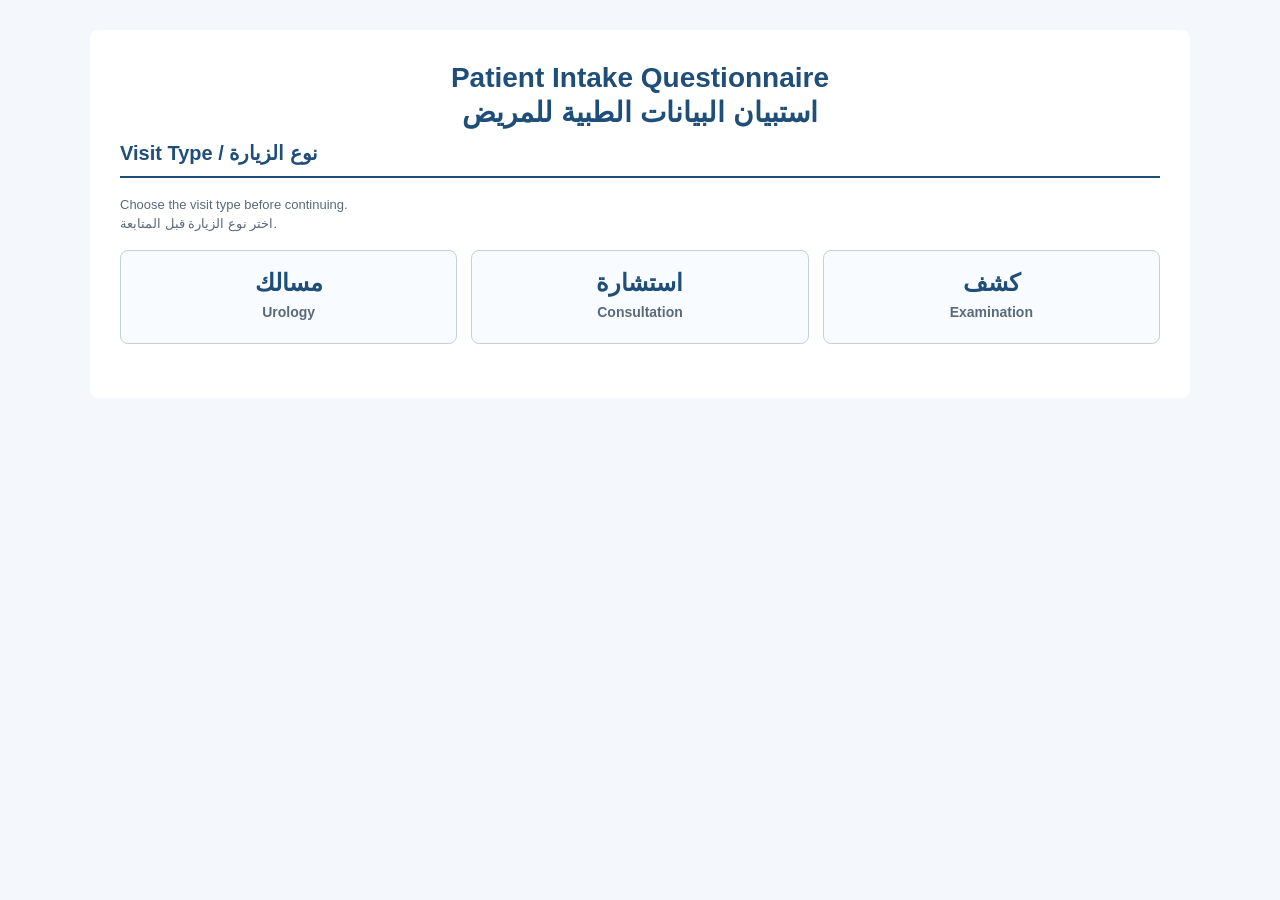
==== frontend/index.html @ 5f4abf35 "Add questionnaire flow and Chroma RAG updates" ====
<!DOCTYPE html>
<html lang="en" dir="ltr">

<head>
  <meta charset="UTF-8">
  <meta name="viewport" content="width=device-width, initial-scale=1">
  <title>Patient Intake Questionnaire</title>
  <link rel="stylesheet" href="style.css">
</head>

<body>

  <form id="intakeForm" class="sections-locked">
    <h1>Patient Intake Questionnaire<br>استبيان البيانات الطبية للمريض</h1>

    <section class="visit-type-section">
      <h2>Visit Type / نوع الزيارة</h2>
      <p>
        Choose the visit type before continuing.
        <br>
        اختر نوع الزيارة قبل المتابعة.
      </p>

      <div class="visit-type-options" role="radiogroup" aria-label="Visit Type">
        <label>
          <input type="radio" name="visitType" value="urology">
          <span class="visit-type-card">
            <strong>مسالك</strong>
            <small>Urology</small>
          </span>
        </label>
        <label>
          <input type="radio" name="visitType" value="consultation">
          <span class="visit-type-card">
            <strong>استشارة</strong>
            <small>Consultation</small>
          </span>
        </label>
        <label>
          <input type="radio" name="visitType" value="examination">
          <span class="visit-type-card">
            <strong>كشف</strong>
            <small>Examination</small>
          </span>
        </label>
      </div>
    </section>

    <section class="patient-status-section">
      <h2>Patient Status / حالة المريض</h2>
      <p>
        Tell us whether this is the first visit or an existing patient record.
        <br>
        حدد هل هذه أول زيارة أم أن للمريض كود سابق.
      </p>

      <div class="radio-group">
        <label><input type="radio" name="patientStatus" value="first_time"> First time visiting / أول زيارة</label>
        <label><input type="radio" name="patientStatus" value="existing"> Existing customer / مريض سابق</label>
      </div>

      <div id="firstTimePanel" class="patient-code-panel" hidden>
        <p class="hint">A new patient code will be generated automatically. / سيتم إنشاء كود جديد تلقائيا.</p>
        <button id="generateCodeButton" class="secondary-button" type="button">Generate Code & Continue / إنشاء الكود
          والمتابعة</button>
      </div>

      <div id="existingPatientPanel" class="patient-code-panel" hidden>
        <label for="existingPatientCode">Patient Code / كود المريض</label>
        <div class="patient-code-search">
          <input id="existingPatientCode" placeholder="Example: INT-1">
          <button id="findPatientButton" class="secondary-button" type="button">Search / بحث</button>
        </div>
      </div>

      <p id="patientCodeStatus" class="patient-code-status" role="status" aria-live="polite"></p>
    </section>

    <section>
      <h2>A. Personal Information / أولاً: البيانات الشخصية</h2>

      <label>Code No. / كود المريض</label>
      <input name="codeNo" readonly>

      <label>Full Name / الاسم الكامل</label>
      <input name="fullName" required>

      <label>Age / السن</label>
      <input type="number" name="age">

      <label>Nationality / الجنسية</label>
      <input name="nationality">

      <label>Occupation / الوظيفة</label>
      <input name="occupation">

      <label>Mobile No. / رقم الموبايل</label>
      <input name="mobile">

      <label>Email Address / البريد الإلكتروني</label>
      <input type="email" name="email">
    </section>

    <section>
      <h2>B. Marital Status & History / ثانياً: الحالة الاجتماعية والزوجية</h2>

      <label>Marital Status / الحالة الاجتماعية</label>
      <div class="radio-group">
        <label><input type="radio" name="maritalStatus" value="single"> Single / أعزب</label>
        <label><input type="radio" name="maritalStatus" value="married"> Married / متزوج</label>
        <label><input type="radio" name="maritalStatus" value="divorced"> Divorced / مطلق</label>
        <label><input type="radio" name="maritalStatus" value="widow"> Widow / أرمل</label>
      </div>

      <label>Duration of Marriage / مدة الزواج</label>
      <input name="durationMarriage">

      <label>Number of Wives if applicable / عدد الزوجات إن وجد</label>
      <input type="number" name="numberWives">

      <label>Number of Children / عدد الأبناء</label>
      <input type="number" name="numberChildren">

      <label>Age of Youngest Child / سن أصغر الأبناء</label>
      <input name="youngestChildAge">

      <label>Willing to Conceive? / الرغبة في الإنجاب</label>
      <div class="radio-group">
        <label><input type="radio" name="willingConceive" value="yes"> Yes / نعم</label>
        <label><input type="radio" name="willingConceive" value="no"> No / لا</label>
      </div>

      <label>Previous Trials to Conceive / محاولات سابقة للإنجاب</label>
      <textarea name="previousConceiveTrials"></textarea>

      <label>Methods of Contraception / وسائل منع الحمل</label>
      <textarea name="contraceptionMethods"></textarea>

      <label>If Divorced: Is it related to the current medical complaint? / إذا كنت مطلقاً: هل الطلاق مرتبط بالشكوى
        الطبية الحالية؟</label>
      <div class="radio-group">
        <label><input type="radio" name="divorceRelated" value="yes"> Yes / نعم</label>
        <label><input type="radio" name="divorceRelated" value="no"> No / لا</label>
      </div>
    </section>

    <section>
      <h2>C. Allergies / ثالثاً: الحساسية</h2>

      <label>Drug Allergies / حساسية الأدوية</label>
      <textarea name="drugAllergies"></textarea>

      <label>Other Allergies / حساسية أخرى</label>
      <textarea name="otherAllergies"></textarea>
    </section>


    <section>



      <h2>D. Chronic Diseases & Medical History Table / رابعا: جدول الأمراض المزمنة والتاريخ المرضي</h2>
      <div class="section-instruction">
        <span class="instruction-icon"> </span>
        <div>
          <p class="instruction-en">Review the table above — if you have any condition listed, Check the corresponding
            row below with the disease name, how long you've had it, how well it's controlled, your medication and
            dosage, and whether you think it's related to your current complaint.</p>
          <p class="instruction-ar">راجع الجدول أعلاه — إذا كنت تعاني من أي حالة مذكورة، أكمل الصف المقابل أدناه بذكر
            اسم المرض، ومدة الإصابة، ومدى التحكم فيه، والدواء والجرعة، وما إذا كنت تعتقد أنه مرتبط بشكواك الحالية.</p>
        </div>
      </div>

      <div class="conditions-box">
        <table class="conditions-table">
          <thead>
            <tr>
              <th>System / الجهاز</th>
              <th>Included Conditions & Meaning / الحالات المرضية ومعناها</th>
            </tr>
          </thead>
          <tbody>
            <tr>
              <td>1. Heart & Vascular / القلب والأوعية الدموية</td>
              <td>
                <div class="condition-choice-list">
                  <label><input type="checkbox" name="medicalConditions" value="hypertension"> <b>Hypertension</b> -
                    High blood pressure / ارتفاع ضغط الدم</label>
                  <label><input type="checkbox" name="medicalConditions" value="coronary_artery_disease"> <b>Coronary
                      Artery Disease</b> - Narrowing of heart arteries reducing blood flow / تضيق شرايين القلب مما يقلل
                    تدفق الدم</label>
                  <label><input type="checkbox" name="medicalConditions" value="angina"> <b>Angina</b> - Chest pain
                    caused by reduced blood supply to the heart / ألم بالصدر بسبب ضعف تدفق الدم للقلب</label>
                  <label><input type="checkbox" name="medicalConditions" value="heart_failure"> <b>Heart Failure</b> -
                    Weak heart pumping function / ضعف قدرة القلب على ضخ الدم</label>
                  <label><input type="checkbox" name="medicalConditions" value="arrhythmias"> <b>Arrhythmias</b> -
                    Irregular heartbeat / اضطراب ضربات القلب</label>
                  <label><input type="checkbox" name="medicalConditions" value="peripheral_vascular_disease">
                    <b>Peripheral Vascular Disease</b> - Poor blood circulation in arms or legs / ضعف الدورة الدموية
                    بالأطراف</label>
                  <label><input type="checkbox" name="medicalConditions" value="heart_attack_or_stroke_history">
                    <b>History of Heart Attack or Stroke</b> - Previous heart or brain blood vessel event / تاريخ سابق
                    لجلطة قلبية أو دماغية</label>
                  <label><input type="checkbox" name="medicalConditions" value="dyslipidemia"> <b>Dyslipidemia</b> -
                    Abnormal cholesterol levels / اضطراب الدهون والكوليسترول</label>
                  <label><input type="checkbox" name="medicalConditions" value="nitrates_use"> <b>Use of Nitrates</b> -
                    Heart medications used for chest pain / أدوية القلب المستخدمة للذبحة الصدرية</label>
                </div>
              </td>
            </tr>
            <tr>
              <td>2. Metabolic & Endocrine / التمثيل الغذائي والغدد الصماء</td>
              <td>
                <div class="condition-choice-list">
                  <label><input type="checkbox" name="medicalConditions" value="diabetes"> <b>Diabetes</b> - High blood
                    sugar disease / مرض السكري</label>
                  <label><input type="checkbox" name="medicalConditions" value="insulin_resistance"> <b>Insulin
                      Resistance</b> - Body not responding properly to insulin / مقاومة الجسم للإنسولين</label>
                  <label><input type="checkbox" name="medicalConditions" value="obesity"> <b>Obesity</b> - Excess body
                    fat / السمنة وزيادة الدهون</label>
                  <label><input type="checkbox" name="medicalConditions" value="metabolic_syndrome"> <b>Metabolic
                      Syndrome</b> - Combination of obesity, diabetes, pressure, and cholesterol problems / متلازمة تشمل
                    السمنة والسكري والضغط والكوليسترول</label>
                  <label><input type="checkbox" name="medicalConditions" value="thyroid_disease"> <b>Thyroid Disease</b>
                    - Overactive or underactive thyroid gland / اضطرابات الغدة الدرقية</label>
                  <label><input type="checkbox" name="medicalConditions" value="pituitary_disorders"> <b>Pituitary
                      Disorders</b> - Hormonal gland problems in the brain / اضطرابات الغدة النخامية</label>
                  <label><input type="checkbox" name="medicalConditions" value="hypogonadism"> <b>Hypogonadism</b> - Low
                    testosterone production / نقص إنتاج هرمون الذكورة</label>
                  <label><input type="checkbox" name="medicalConditions" value="hyperprolactinemia">
                    <b>Hyperprolactinemia</b> - High prolactin hormone levels / ارتفاع هرمون الحليب</label>
                  <label><input type="checkbox" name="medicalConditions" value="adrenal_disease"> <b>Adrenal Disease</b>
                    - Disorders of adrenal hormone glands / أمراض الغدة الكظرية</label>
                </div>
              </td>
            </tr>
            <tr>
              <td>3. Neurological / الجهاز العصبي</td>
              <td>
                <div class="condition-choice-list">
                  <label><input type="checkbox" name="medicalConditions" value="multiple_sclerosis"> <b>Multiple
                      Sclerosis</b> - Disease affecting nerves and brain signals / مرض يصيب الأعصاب والدماغ</label>
                  <label><input type="checkbox" name="medicalConditions" value="parkinsons_disease"> <b>Parkinson's
                      Disease</b> - Movement disorder causing tremors and stiffness / مرض يسبب الرعشة وضعف
                    الحركة</label>
                  <label><input type="checkbox" name="medicalConditions" value="spinal_cord_injury"> <b>Spinal Cord
                      Injury</b> - Damage to spinal nerves / إصابة الحبل الشوكي</label>
                  <label><input type="checkbox" name="medicalConditions" value="cerebral_stroke"> <b>Cerebral Stroke</b>
                    - Brain blood circulation blockage / جلطة دماغية</label>
                  <label><input type="checkbox" name="medicalConditions" value="neuropathy"> <b>Neuropathy</b> - Nerve
                    damage causing numbness or pain / تلف الأعصاب والتنميل</label>
                  <label><input type="checkbox" name="medicalConditions" value="disc_prolapse"> <b>Disc Prolapse</b> -
                    Slipped spinal disc / انزلاق غضروفي</label>
                  <label><input type="checkbox" name="medicalConditions" value="spinal_surgery"> <b>Spinal Surgery</b> -
                    Previous back or spine surgery / عمليات العمود الفقري</label>
                  <label><input type="checkbox" name="medicalConditions" value="epilepsy"> <b>Epilepsy</b> - Seizure
                    disorder / مرض الصرع</label>
                </div>
              </td>
            </tr>
            <tr>
              <td>4. Psychiatric / الحالة النفسية</td>
              <td>
                <div class="condition-choice-list">
                  <label><input type="checkbox" name="medicalConditions" value="depression"> <b>Depression</b> -
                    Persistent sadness and low mood / الاكتئاب والحزن المستمر</label>
                  <label><input type="checkbox" name="medicalConditions" value="anxiety"> <b>Anxiety</b> - Excessive
                    worry and nervousness / القلق والتوتر الزائد</label>
                  <label><input type="checkbox" name="medicalConditions" value="panic_disorder"> <b>Panic Disorder</b> -
                    Sudden severe anxiety attacks / نوبات الهلع</label>
                  <label><input type="checkbox" name="medicalConditions" value="ocd"> <b>OCD</b> - Obsessive repetitive
                    thoughts and behaviors / الوسواس القهري</label>
                  <label><input type="checkbox" name="medicalConditions" value="bipolar_disorder"> <b>Bipolar
                      Disorder</b> - Extreme mood changes / اضطراب ثنائي القطب</label>
                  <label><input type="checkbox" name="medicalConditions" value="ptsd"> <b>PTSD</b> - Trauma-related
                    stress disorder / اضطراب ما بعد الصدمة</label>
                </div>
              </td>
            </tr>
            <tr>
              <td>5. Liver & Kidney / الكبد والكلى</td>
              <td>
                <div class="condition-choice-list">
                  <label><input type="checkbox" name="medicalConditions" value="chronic_kidney_disease"> <b>Chronic
                      Kidney Disease</b> - Long-term kidney damage / مرض الكلى المزمن</label>
                  <label><input type="checkbox" name="medicalConditions" value="dialysis"> <b>Dialysis</b> - Artificial
                    blood filtration treatment / غسيل الكلى</label>
                  <label><input type="checkbox" name="medicalConditions" value="chronic_liver_disease"> <b>Chronic Liver
                      Disease</b> - Long-term liver damage / مرض الكبد المزمن</label>
                  <label><input type="checkbox" name="medicalConditions" value="hepatitis"> <b>Hepatitis</b> - Liver
                    inflammation / التهاب الكبد</label>
                </div>
              </td>
            </tr>
            <tr>
              <td>6. Sleeping & Breathing / النوم والتنفس</td>
              <td>
                <div class="condition-choice-list">
                  <label><input type="checkbox" name="medicalConditions" value="obstructive_sleep_apnea"> <b>Obstructive
                      Sleep Apnea</b> - Repeated breathing interruption during sleep / انقطاع التنفس أثناء النوم</label>
                  <label><input type="checkbox" name="medicalConditions" value="chronic_lung_disease"> <b>Chronic Lung
                      Disease</b> - Long-term breathing disease / مرض رئوي مزمن</label>
                  <label><input type="checkbox" name="medicalConditions" value="copd"> <b>COPD</b> - Chronic airway
                    blockage usually from smoking / انسداد رئوي مزمن غالباً بسبب التدخين</label>
                </div>
              </td>
            </tr>
            <tr>
              <td>7. Immunity & Inflammatory / المناعة والالتهابات</td>
              <td>
                <div class="condition-choice-list">
                  <label><input type="checkbox" name="medicalConditions" value="rheumatoid_arthritis"> <b>Rheumatoid
                      Arthritis</b> - Immune system attacking joints / التهاب المفاصل الروماتويدي</label>
                  <label><input type="checkbox" name="medicalConditions" value="lupus"> <b>Lupus</b> - Autoimmune
                    disease affecting multiple organs / مرض مناعي ذاتي متعدد الأعضاء</label>
                  <label><input type="checkbox" name="medicalConditions" value="psoriasis"> <b>Psoriasis</b> - Chronic
                    skin inflammation / الصدفية</label>
                  <label><input type="checkbox" name="medicalConditions" value="inflammatory_bowel_disease">
                    <b>Inflammatory Bowel Disease</b> - Chronic intestinal inflammation / التهابات مزمنة
                    بالأمعاء</label>
                </div>
              </td>
            </tr>
            <tr>
              <td>8. Oncology & Cancer Treatment / الأورام وعلاج السرطان</td>
              <td>
                <div class="condition-choice-list">
                  <label><input type="checkbox" name="medicalConditions" value="cancer_history"> <b>Cancer History</b> -
                    Previous or current cancer diagnosis / تاريخ مرضي للسرطان</label>
                  <label><input type="checkbox" name="medicalConditions" value="chemotherapy"> <b>Chemotherapy</b> -
                    Cancer treatment using medications / العلاج الكيماوي</label>
                  <label><input type="checkbox" name="medicalConditions" value="radiotherapy"> <b>Radiotherapy</b> -
                    Cancer treatment using radiation / العلاج الإشعاعي</label>
                </div>
              </td>
            </tr>
            <tr>
              <td>9. Surgeries / العمليات الجراحية</td>
              <td>
                <div class="condition-choice-list">
                  <label><input type="checkbox" name="medicalConditions" value="pelvic_surgery"> <b>Pelvic Surgery</b> -
                    Surgery involving pelvic organs / جراحة الحوض</label>
                  <label><input type="checkbox" name="medicalConditions" value="penile_surgery"> <b>Penile Surgery</b> -
                    Surgery involving the penis / جراحة العضو الذكري</label>
                  <label><input type="checkbox" name="medicalConditions" value="prostate_surgery"> <b>Prostate
                      Surgery</b> - Surgery involving the prostate gland / جراحة البروستاتا</label>
                  <label><input type="checkbox" name="medicalConditions" value="testicular_surgery"> <b>Testicular
                      Surgery</b> - Surgery involving the testicles / جراحة الخصية</label>
                </div>
              </td>
            </tr>
          </tbody>
        </table>
      </div>

    </section>

    <section>
      <h2>E. Lifestyle & Habits / خامسا: أسلوب الحياة والعادات</h2>

      <label>Average sleep hours / متوسط ساعات النوم</label>
      <input name="sleepHours">

      <label>Type of sleep / طبيعة النوم</label>
      <div class="radio-group">
        <label><input type="radio" name="sleepType" value="night"> Night / ليلي</label>
        <label><input type="radio" name="sleepType" value="day"> Day / نهاري</label>
      </div>

      <label>Sleep quality 1-10 / جودة النوم من ١ إلى ١٠</label>
      <input type="number" min="1" max="10" name="sleepQuality">

      <label>Snoring or witnessed apnea? / شخير أو انقطاع نفس أثناء النوم؟</label>
      <div class="radio-group">
        <label><input type="radio" name="snoring" value="yes"> Yes / نعم</label>
        <label><input type="radio" name="snoring" value="no"> No / لا</label>
      </div>

      <label>Daytime fatigue / sleepiness? / خمول أو رغبة في النوم نهاراً؟</label>
      <div class="radio-group">
        <label><input type="radio" name="daytimeFatigue" value="yes"> Yes / نعم</label>
        <label><input type="radio" name="daytimeFatigue" value="no"> No / لا</label>
      </div>

      <label>Exercise frequency per week / معدل ممارسة الرياضة أسبوعياً</label>
      <input name="exerciseFrequency">

      <label>Type of exercise / نوع الرياضة</label>
      <div class="grid">
        <label><input type="checkbox" name="exerciseType" value="resistance"> Resistance / مقاومة</label>
        <label><input type="checkbox" name="exerciseType" value="cardio"> Cardio / كارديو</label>
        <label><input type="checkbox" name="exerciseType" value="none"> None / لا يوجد</label>
      </div>

      <label>Sitting hours per day / عدد ساعات الجلوس يومياً</label>
      <input name="sittingHours">

      <label>Weight / الوزن</label>
      <input name="weight">

      <label>Height / الطول</label>
      <input name="height">

      <label>BMI / مؤشر كتلة الجسم</label>
      <input name="bmi">

      <label>Waist Circumference / محيط الخصر</label>
      <input name="waist">

      <label>Late night eating / الأكل في وقت متأخر من الليل</label>
      <div class="radio-group">
        <label><input type="radio" name="lateNightEating" value="yes"> Yes / نعم</label>
        <label><input type="radio" name="lateNightEating" value="no"> No / لا</label>
      </div>

      <label>Smoking Status / حالة التدخين</label>
      <div class="radio-group">
        <label><input type="radio" name="smokingStatus" value="never"> Never / لم أدخن أبداً</label>
        <label><input type="radio" name="smokingStatus" value="former"> Former / مدخن سابق</label>
        <label><input type="radio" name="smokingStatus" value="current"> Current / مدخن حالي</label>
      </div>

      <label>Cigarettes per day / عدد السجائر يومياً</label>
      <input name="cigarettesPerDay">

      <label>Alcohol consumption / تناول الكحول</label>
      <div class="radio-group">
        <label><input type="radio" name="alcohol" value="none"> None / لا يوجد</label>
        <label><input type="radio" name="alcohol" value="occasionally"> Occasionally / أحياناً</label>
        <label><input type="radio" name="alcohol" value="frequent"> Frequent / متكرر</label>
      </div>

      <label>Recreational drug use / استخدام مواد ترفيهية</label>
      <div class="radio-group">
        <label><input type="radio" name="recreationalDrugUse" value="yes"> Yes / نعم</label>
        <label><input type="radio" name="recreationalDrugUse" value="no"> No / لا</label>
      </div>

      <label>Pornography viewing frequency / معدل مشاهدة المحتوى الإباحي</label>
      <div class="radio-group">
        <label><input type="radio" name="pornographyFrequency" value="never"> Never / أبداً</label>
        <label><input type="radio" name="pornographyFrequency" value="occasionally"> Occasionally / أحياناً</label>
        <label><input type="radio" name="pornographyFrequency" value="frequent"> Frequent / متكرر</label>
        <label><input type="radio" name="pornographyFrequency" value="daily"> Daily / يومياً</label>
      </div>

      <label>Masturbation / العادة السرية</label>
      <div class="radio-group">
        <label><input type="radio" name="masturbation" value="yes"> Yes / نعم</label>
        <label><input type="radio" name="masturbation" value="no"> No / لا</label>
      </div>

      <label>Difficulty with partner but NOT with masturbation? / صعوبة مع الشريك وليس أثناء العادة السرية؟</label>
      <div class="radio-group">
        <label><input type="radio" name="partnerDifficultyOnly" value="yes"> Yes / نعم</label>
        <label><input type="radio" name="partnerDifficultyOnly" value="no"> No / لا</label>
      </div>
    </section>

    <section>
      <h2>F. Psychological, Occupational & Recovery Metrics / سادسا: المقاييس النفسية والمهنية ومؤشرات التعافي</h2>

      <label>Stress level 1-10 / مستوى الضغوط من ١ إلى ١٠</label>
      <input type="number" min="1" max="10" name="stressLevel">

      <label>Anxiety / Depression formal diagnosis? / تشخيص رسمي بقلق أو اكتئاب؟</label>
      <div class="radio-group">
        <label><input type="radio" name="anxietyDepression" value="yes"> Yes / نعم</label>
        <label><input type="radio" name="anxietyDepression" value="no"> No / لا</label>
      </div>

      <label>Major relationship conflict? / خلافات حادة في العلاقة الزوجية؟</label>
      <div class="radio-group">
        <label><input type="radio" name="relationshipConflict" value="yes"> Yes / نعم</label>
        <label><input type="radio" name="relationshipConflict" value="no"> No / لا</label>
      </div>

      <label>Performance anxiety during intercourse? / قلق الأداء أثناء العلاقة الحميمة؟</label>
      <div class="radio-group">
        <label><input type="radio" name="performanceAnxiety" value="yes"> Yes / نعم</label>
        <label><input type="radio" name="performanceAnxiety" value="no"> No / لا</label>
      </div>

      <label>Mostly sedentary work? / طبيعة العمل مكتبية أو قليلة الحركة؟</label>
      <div class="radio-group">
        <label><input type="radio" name="sedentaryWork" value="yes"> Yes / نعم</label>
        <label><input type="radio" name="sedentaryWork" value="no"> No / لا</label>
      </div>

      <label>Night shifts? / هل يتضمن العمل مناوبات ليلية؟</label>
      <div class="radio-group">
        <label><input type="radio" name="nightShifts" value="yes"> Yes / نعم</label>
        <label><input type="radio" name="nightShifts" value="no"> No / لا</label>
      </div>

      <label>Heat / Toxin exposure at work? / التعرض للحرارة العالية أو السموم في العمل؟</label>
      <div class="radio-group">
        <label><input type="radio" name="heatToxinExposure" value="yes"> Yes / نعم</label>
        <label><input type="radio" name="heatToxinExposure" value="no"> No / لا</label>
      </div>

      <label>General Energy level 1-10 / مستوى الطاقة العام من ١ إلى ١٠</label>
      <input type="number" min="1" max="10" name="energyLevel">

      <label>Libido / Sexual desire 1-10 / مستوى الرغبة الجنسية من ١ إلى ١٠</label>
      <input type="number" min="1" max="10" name="libidoScore">

      <label>Post-exercise / Daily recovery 1-10 / معدل الاستشفاء والتعافي البدني من ١ إلى ١٠</label>
      <input type="number" min="1" max="10" name="recoveryScore">
    </section>

    <section>
      <h2>G. Primary Complaints & Clinical Pathway Selector / سابعا: الشكوى الرئيسية وتحديد المسار العلاجي</h2>

      <p>
        Please check your main complaints.
        <br>
        برجاء تحديد الشكوى الأساسية والفرعية.
      </p>

      <div class="grid">
        <label><input type="checkbox" name="complaints" value="erectile_dysfunction"> Erectile Dysfunction / ضعف
          الانتصاب</label>
        <label><input type="checkbox" name="complaints" value="premature_ejaculation"> Premature Ejaculation / القذف
          السريع</label>
        <label><input type="checkbox" name="complaints" value="delayed_ejaculation"> Delayed Ejaculation or Anorgasmia /
          تأخر القذف أو عدم الوصول للنشوة</label>
        <label><input type="checkbox" name="complaints" value="low_libido"> Low Libido / ضعف الرغبة</label>
        <label><input type="checkbox" name="complaints" value="infertility"> Infertility / العقم وتأخر الإنجاب</label>
        <label><input type="checkbox" name="complaints" value="peyronie"> Penile Curvature or Peyronie's / انحناء أو
          اعوجاج العضو الذكري</label>
        <label><input type="checkbox" name="complaints" value="size_concern"> Penile Size Concern / القلق بشأن حجم العضو
          الذكري</label>
        <label><input type="checkbox" name="complaints" value="low_testosterone"> Low Testosterone Symptoms / أعراض نقص
          هرمون التستوستيرون</label>
        <label><input type="checkbox" name="complaints" value="pelvic_pain"> Pelvic / Genital Pain / آلام الحوض والأعضاء
          التناسلية</label>
        <label><input type="checkbox" name="complaints" value="scrotal_pain"> Scrotal / Testicular Swelling or Pain /
          آلام أو تورم الخصية والصفن</label>
        <label><input type="checkbox" name="complaints" value="sti"> STI / Sexual Infection / الأمراض المنقولة
          جنسياً</label>
        <label><input type="checkbox" name="complaints" value="follow_up"> Follow-up Visit / زيارة متابعة دورية</label>
      </div>
    </section>

    <section id="medicationUploadSection">
      <h2>H. Medication & Investigation Uploads / رفع الأدوية والفحوصات</h2>

      <div class="medical-scan-notice">
        <strong>Clinical review required / يلزم مراجعة الطبيب.</strong>
        The scan supports intake documentation only. Confirm every medication name, dose, allergy, warning, and
        interaction before using it for care decisions.
        <br>
        المسح يساعد فقط في توثيق بيانات الاستبيان. يجب تأكيد اسم كل دواء والجرعة والحساسية والتحذيرات والتداخلات
        الدوائية قبل الاعتماد عليها في أي قرار علاجي.
      </div>

      <label>Current Medications / الأدوية الحالية</label>
      <textarea id="currentMedications" name="currentMedications"
        placeholder="Example / مثال: Metformin 500 mg twice daily, Aspirin 81 mg daily"></textarea>

      <label>Medical History Summary / ملخص التاريخ المرضي</label>
      <textarea id="medicalHistory" name="medicalHistory"
        placeholder="Relevant diagnoses, allergies, surgeries, kidney/liver disease, cardiac history / التشخيصات، الحساسية، العمليات، أمراض الكلى أو الكبد، تاريخ أمراض القلب"></textarea>

      <label>Investigation / Lab Result Summary / ملخص الفحوصات والتحاليل</label>
      <textarea id="investigationResults" name="investigationResults"
        placeholder="Recent lab values, imaging findings, reports, or other investigation notes / نتائج التحاليل الحديثة، الأشعات، التقارير، أو أي ملاحظات فحص"></textarea>

      <div class="upload-grid">
        <div class="upload-field">
          <label for="drugImageFiles">Drug / Package Photos / صور الأدوية أو العبوات</label>
          <div class="upload-actions">
            <input id="drugImageFiles" type="file" accept="image/*" multiple data-optional="true">
            <button type="button" id="cameraTriggerBtn" class="secondary-button camera-trigger-btn">
              <span class="camera-icon">📷</span> Take Photo / التقاط صورة
            </button>
          </div>
          <div id="drugImagePreview" class="upload-preview" aria-live="polite"></div>
        </div>

        <div class="upload-field">
          <label for="investigationFiles">Investigation Files / Photos / ملفات أو صور الفحوصات</label>
          <input id="investigationFiles" type="file" accept="image/*,.pdf" multiple data-optional="true">
          <div id="investigationFileList" class="upload-file-list" aria-live="polite"></div>
        </div>
      </div>

      <button id="scanDrugsButton" class="secondary-button" type="button">Scan Uploads / فحص الملفات</button>
      <p id="scanStatus" class="scan-status" role="status" aria-live="polite"></p>
      <div id="scanResults" class="scan-results" hidden></div>

      <input id="uploadedDrugAnalysis" type="hidden" name="uploadedDrugAnalysis">
      <input id="uploadedFileSummary" type="hidden" name="uploadedFileSummary">
    </section>

    <section>
      <h2>Physician Initial Assessment Notes / ملاحظات التقييم الأولي للطبيب (Optional / اختياري)</h2>
      <textarea name="physicianNotes" data-optional="true"></textarea>
    </section>

    <section>
      <h2>I. Marketing / Referral / ثامنا: التسويق والإحالة</h2>

      <label>How did you know about us? / كيف تعرفت علينا؟</label>
      <div class="grid">
        <label><input type="checkbox" name="referral" value="google"> Google / جوجل</label>
        <label><input type="checkbox" name="referral" value="facebook"> Facebook / فيسبوك</label>
        <label><input type="checkbox" name="referral" value="instagram"> Instagram / انستجرام</label>
        <label><input type="checkbox" name="referral" value="tiktok"> TikTok / تيك توك</label>
        <label><input type="checkbox" name="referral" value="referral"> Referral / توصية</label>
      </div>
    </section>

    <button id="submitButton" type="submit">Submit / إرسال</button>
    <p id="submitStatus" class="submit-status" role="status" aria-live="polite"></p>
  </form>

  <!-- Camera Modal / نافذة الكاميرا -->
  <div id="cameraModal" class="camera-modal" hidden>
    <div class="camera-modal-content">
      <div class="camera-modal-header">
        <h3>Take Photo / التقاط صورة</h3>
        <button type="button" id="cameraCloseBtn" class="camera-modal-close" aria-label="Close modal">&times;</button>
      </div>

      <div class="camera-viewport-container">
        <video id="cameraVideo" autoplay playsinline muted></video>
        <canvas id="cameraCanvas" style="display: none;"></canvas>
        <div id="cameraFlash" class="camera-flash"></div>
      </div>

      <div class="camera-modal-controls">
        <div class="camera-device-select-wrapper" id="cameraDeviceSelectWrapper" hidden>
          <label for="cameraDeviceSelect">Select Camera / اختر الكاميرا:</label>
          <select id="cameraDeviceSelect" class="camera-device-select">
            <!-- Populated dynamically -->
          </select>
        </div>

        <div class="camera-main-actions">
          <button type="button" id="cameraCaptureBtn" class="camera-capture-btn" aria-label="Capture photo">
            <span class="capture-inner-circle"></span>
          </button>
        </div>

        <p id="cameraStatusMsg" class="camera-status-msg" role="status" aria-live="polite"></p>
      </div>
    </div>
  </div>

  <script src="script.js"></script>
</body>

</html>
---- frontend/style.css ----
/* Purpose: page frame, type, and base form controls. */
* { box-sizing: border-box; }

body {
  margin: 0;
  padding: 30px;
  background: #f4f7fb;
  color: #1a2533;
  font: 16px/1.5 Arial, sans-serif;
}

form {
  max-width: 1100px;
  margin: auto;
  padding: 30px;
  background: #fff;
  border-radius: 8px;
}

section { margin-bottom: 40px; }

form.sections-locked section:not(.visit-type-section),
form.sections-locked #submitButton,
form.sections-locked #submitStatus {
  display: none;
}

form.patient-unresolved section:not(.visit-type-section):not(.patient-status-section),
form.patient-unresolved #submitButton,
form.patient-unresolved #submitStatus {
  display: none;
}

h1, h2 { color: #1f4e79; font-weight: 700; letter-spacing: 0; }
h1 { margin: 0 0 8px; text-align: center; font-size: 28px; line-height: 1.25; }
h2 {
  margin-top: 0;
  padding-bottom: 8px;
  border-bottom: 2px solid #1f4e79;
  font-size: 20px;
}

label {
  display: block;
  margin-top: 18px;
  color: #1a2533;
  font-size: 15px;
  font-weight: 600;
  line-height: 1.4;
}

.hint, section > p {
  margin: 6px 0 0;
  color: #5a6a7a;
  font-size: 13px;
}

.visit-type-section {
  margin-bottom: 24px;
}

.patient-status-section {
  margin-bottom: 24px;
}

.visit-type-options {
  display: grid;
  grid-template-columns: repeat(3, minmax(0, 1fr));
  gap: 14px;
  margin-top: 16px;
}

.visit-type-options label {
  margin: 0;
  cursor: pointer;
}

.visit-type-options input {
  position: absolute;
  opacity: 0;
  pointer-events: none;
}

.visit-type-card {
  display: grid;
  gap: 4px;
  min-height: 94px;
  padding: 18px 16px;
  border: 1.5px solid #c5d0dc;
  border-radius: 8px;
  background: #f8fbff;
  color: #1a2533;
  text-align: center;
  transition: border-color 0.15s, box-shadow 0.15s, background 0.15s;
}

.visit-type-card strong {
  color: #1f4e79;
  font-size: 24px;
  line-height: 1.2;
}

.visit-type-card small {
  color: #5a6a7a;
  font-size: 14px;
  font-weight: 700;
}

.visit-type-options input:focus + .visit-type-card {
  border-color: #1f4e79;
  box-shadow: 0 0 0 3px rgba(31, 78, 121, 0.1);
}

.visit-type-options input:checked + .visit-type-card {
  border-color: #1f4e79;
  background: #eef4fb;
  box-shadow: 0 8px 22px rgba(31, 78, 121, 0.12);
}

.patient-code-panel {
  margin-top: 14px;
  padding: 14px 16px;
  border: 1.5px solid #d8e2ee;
  border-radius: 8px;
  background: #f8fbff;
}

.patient-code-search {
  display: grid;
  grid-template-columns: minmax(0, 1fr) auto;
  gap: 10px;
  align-items: end;
}

.patient-code-search input {
  margin-top: 6px;
}

.patient-code-search .secondary-button {
  margin-top: 0;
}

.patient-code-status {
  min-height: 22px;
  margin: 10px 0 0;
  color: #1f4e79;
  font-weight: 700;
}

input, select, textarea {
  width: 100%;
  margin-top: 6px;
  padding: 10px 12px;
  border: 1.5px solid #c5d0dc;
  border-radius: 7px;
  background: #fff;
  color: #1a2533;
  font: inherit;
  transition: border-color 0.15s, box-shadow 0.15s;
}

input:focus, select:focus, textarea:focus {
  outline: none;
  border-color: #1f4e79;
  box-shadow: 0 0 0 3px rgba(31, 78, 121, 0.1);
}

textarea { min-height: 80px; resize: vertical; }

/* Purpose: compact checkbox/radio layouts. */
.row, .grid, .radio-group {
  display: flex;
  flex-wrap: wrap;
  gap: 20px;
  margin-top: 8px;
}

.radio-group { gap: 22px; }

.row label, .grid label, .radio-group label {
  display: inline-flex;
  align-items: center;
  gap: 7px;
  width: auto;
  margin-top: 0;
  color: #2c3e50;
  font-size: 14px;
  font-weight: 400;
}

.row input[type="checkbox"], .row input[type="radio"],
.grid input[type="checkbox"], .grid input[type="radio"],
.radio-group input {
  width: auto;
  margin: 0;
  border: 0;
  box-shadow: none;
  flex: 0 0 auto;
}

/* Purpose: condition reference table and editable medical-history grid. */
table { width: 100%; border-collapse: collapse; }
th, td { border: 1px solid #ccc; padding: 8px; }
th {
  background: #1f4e79;
  color: #fff;
  font-size: 13px;
  font-weight: 700;
  text-align: left;
  text-transform: uppercase;
  letter-spacing: 0;
}
td { font-size: 14px; }

.conditions-box, .data-entry-table-wrapper {
  overflow-x: auto;
  -webkit-overflow-scrolling: touch;
}

.conditions-box { margin-bottom: 16px; }
.conditions-table { table-layout: auto; }
.conditions-table th, .conditions-table td { padding: 10px; vertical-align: top; }
.conditions-table th, .data-entry-table-wrapper thead th { white-space: normal; }
.conditions-table td:first-child {
  width: 1%;
  min-width: 0;
  color: #1f4e79;
  font-weight: 700;
  white-space: nowrap;
}

.condition-choice-list {
  display: grid;
  gap: 10px;
}

.condition-choice-list label {
  display: flex;
  align-items: flex-start;
  gap: 8px;
  margin: 0;
  color: #1a2533;
  font-weight: 400;
  line-height: 1.5;
}

.condition-choice-list input {
  width: auto;
  margin: 4px 0 0;
  flex: 0 0 auto;
}

.data-entry-table-wrapper {
  border: 1.5px solid #c5d0dc;
  border-radius: 8px;
}

.data-entry-table-wrapper table {
  min-width: 700px;
  table-layout: fixed;
}

.data-entry-table-wrapper thead th {
  padding: 11px 10px;
  border: 0;
  font-size: 11.5px;
  line-height: 1.3;
  word-break: break-word;
}

.data-entry-table-wrapper thead th:nth-child(1) { width: 19%; }
.data-entry-table-wrapper thead th:nth-child(2) { width: 20%; }
.data-entry-table-wrapper thead th:nth-child(3) { width: 10%; }
.data-entry-table-wrapper thead th:nth-child(4) { width: 14%; }
.data-entry-table-wrapper thead th:nth-child(5) { width: 21%; }
.data-entry-table-wrapper thead th:nth-child(6) { width: 16%; }

.data-entry-table-wrapper tbody tr:nth-child(even) { background: #f7fafd; }
.data-entry-table-wrapper tbody tr:hover { background: #eef4fb; }

.data-entry-table-wrapper tbody td {
  padding: 6px 7px;
  border: 1px solid #dde6f0;
  vertical-align: middle;
}

.data-entry-table-wrapper tbody td:first-child {
  padding: 10px;
  border-right: 2px solid #c5d0dc;
  background: #f0f5fb;
  color: #1f4e79;
  font-size: 12.5px;
  font-weight: 700;
  line-height: 1.35;
  word-break: break-word;
}

.data-entry-table-wrapper td input {
  min-width: 0;
  margin: 0;
  padding: 7px 8px;
  border-color: #d0dae6;
  border-radius: 5px;
  font-size: 13px;
}

/* Purpose: primary actions, inline validation, and modal messages. */
button[type="submit"], .secondary-button, .message-dialog button {
  border-radius: 8px;
  font-weight: 700;
  cursor: pointer;
}

button[type="submit"] {
  width: 100%;
  margin-top: 10px;
  padding: 16px 30px;
  border: 0;
  background: #1f4e79;
  color: #fff;
  font-size: 17px;
}

button[type="submit"]:hover { background: #163a5f; }
button[type="submit"]:disabled {
  background: #8a97a8;
  cursor: wait;
  opacity: 0.75;
}

.submit-status {
  min-height: 22px;
  margin: 10px 0 0;
  color: #4b6075;
  font-weight: 700;
  text-align: center;
}

.secondary-button {
  width: auto;
  min-height: 44px;
  margin-top: 18px;
  padding: 10px 18px;
  border: 1.5px solid #1f4e79;
  background: #fff;
  color: #1f4e79;
  font-size: 15px;
}
.secondary-button:hover { background: #eef4fb; }
.secondary-button:disabled { cursor: wait; opacity: 0.65; }

.input-error {
  border-color: #c0392b !important;
  background-color: #fff5f5 !important;
  animation: shake 0.35s ease;
}

.field-error {
  display: flex;
  align-items: center;
  gap: 5px;
  margin: 5px 0 0 2px;
  color: #c0392b;
  font-size: 12px;
  font-weight: 700;
  text-transform: uppercase;
  letter-spacing: 0;
}
.field-error::before { content: "⚠"; }

@keyframes shake {
  0%, 100% { transform: translateX(0); }
  20%, 60% { transform: translateX(-5px); }
  40%, 80% { transform: translateX(5px); }
}

.message-overlay {
  position: fixed;
  inset: 0;
  z-index: 1000;
  display: flex;
  align-items: center;
  justify-content: center;
  padding: 20px;
  background: rgba(15, 23, 42, 0.38);
}
.message-overlay[hidden] { display: none; }

.message-dialog {
  width: min(460px, 100%);
  padding: 22px;
  border-radius: 8px;
  background: #fff;
  box-shadow: 0 20px 50px rgba(15, 23, 42, 0.24);
}
.message-dialog h2 { margin: 0 0 14px; border: 0; padding: 0; font-size: 20px; }
.message-dialog p {
  margin: 0 0 22px;
  color: #2c3e50;
  font-size: 15px;
  line-height: 1.6;
  white-space: pre-line;
}
.message-dialog button {
  display: block;
  width: auto;
  margin-left: auto;
  padding: 10px 22px;
  font-size: 15px;
}
/* Purpose: explanatory blocks and conditional field wrappers. */
.section-instruction, .field-wrapper {
  border-radius: 8px;
  background: #f8fbff;
}

.section-instruction {
  display: flex;
  align-items: flex-start;
  gap: 14px;
  margin: 16px 0 20px;
  padding: 14px 16px;
  border-left: 4px solid #1f4e79;
  background: #eef4fb;
}
.section-instruction p { margin: 0; color: #1a2533; font-size: 14px; line-height: 1.6; }
.instruction-icon { flex-shrink: 0; margin-top: 2px; font-size: 22px; line-height: 1; }
.instruction-en { margin-bottom: 6px !important; font-weight: 600; }
.instruction-ar { direction: rtl; text-align: right; color: #3a4a5a !important; }

.field-wrapper {
  display: block;
  margin-top: 18px;
  padding: 14px 16px;
  border: 1.5px solid #e2eaf4;
  transition: border-color 0.2s, background 0.2s;
}
.field-wrapper > label { margin-top: 0; font-size: 15px; font-weight: 600; }
.field-wrapper-error { border-color: #c0392b !important; background: #fff5f5 !important; }
.field-wrapper-error .radio-group { animation: shake 0.35s ease; }

/* Purpose: medication upload previews and scan result cards. */
.medical-scan-notice {
  margin: 12px 0 18px;
  padding: 12px 14px;
  border-left: 4px solid #b7791f;
  border-radius: 8px;
  background: #fff7ed;
  color: #4a2f10;
  font-size: 14px;
  line-height: 1.55;
}

.upload-grid, .scan-summary {
  display: grid;
  grid-template-columns: repeat(2, minmax(0, 1fr));
  gap: 18px;
}
.upload-grid { margin-top: 14px; }
.upload-field { min-width: 0; }
.upload-field label { margin-top: 0; }

.upload-preview, .upload-file-list {
  min-height: 54px;
  margin-top: 10px;
  padding: 10px;
  border: 1.5px dashed #b9c7d8;
  border-radius: 8px;
  background: #f8fbff;
}
.upload-preview {
  display: grid;
  grid-template-columns: repeat(auto-fill, minmax(112px, 1fr));
  gap: 10px;
}
.upload-preview:empty::before,
.upload-file-list:empty::before {
  content: "No files selected / لم يتم اختيار ملفات";
  color: #6b7c8f;
  font-size: 13px;
}
.upload-preview-item { min-width: 0; }
.upload-preview-item img {
  display: block;
  width: 100%;
  aspect-ratio: 4 / 3;
  object-fit: cover;
  border: 1px solid #d6e0eb;
  border-radius: 7px;
  background: #fff;
}
.upload-preview-item span, .upload-file-list span {
  display: block;
  margin-top: 6px;
  color: #334155;
  font-size: 12px;
  line-height: 1.35;
  overflow-wrap: anywhere;
}

.scan-status {
  min-height: 22px;
  margin: 8px 0 0;
  color: #4b6075;
  font-size: 13px;
  font-weight: 600;
}
.scan-results {
  margin-top: 14px;
  padding-top: 14px;
  border-top: 1px solid #dce5ef;
}
.scan-summary { margin-bottom: 14px; }
.scan-summary h3, .scan-alerts h3, .scan-result-item h3 {
  margin: 0 0 8px;
  color: #1f4e79;
  font-size: 15px;
  line-height: 1.35;
}
.scan-summary ul, .scan-alerts ul, .scan-notes { margin: 0; padding-left: 20px; }
.scan-meta, .scan-result-item p {
  margin: 7px 0 0;
  color: #334155;
  font-size: 13px;
  line-height: 1.55;
}
.scan-alerts {
  margin: 12px 0;
  padding: 12px 14px;
  border-left: 4px solid #c0392b;
  border-radius: 8px;
  background: #fff5f5;
}
.scan-result-list { display: grid; gap: 12px; }
.scan-result-item {
  padding: 12px 14px;
  border: 1px solid #d8e2ee;
  border-radius: 8px;
  background: #fff;
}
.scan-result-item dl {
  display: grid;
  grid-template-columns: 130px 1fr;
  gap: 6px 10px;
  margin: 0;
  font-size: 13px;
}
.scan-result-item dt { color: #607184; font-weight: 700; }
.scan-result-item dd { margin: 0; color: #1a2533; overflow-wrap: anywhere; }
.scan-notes { margin-top: 12px; color: #56677a; font-size: 12px; line-height: 1.45; }

/* Purpose: mobile layouts turn tables and option groups into stacked cards. */
@media (max-width: 760px) {
  body { padding: 0; background: #fff; }
  form { padding: 16px; border-radius: 0; box-shadow: none; }
  h1 { font-size: 22px; line-height: 1.3; }
  h2 { font-size: 17px; line-height: 1.35; }
  section { margin-bottom: 28px; }
  label { margin-top: 18px; font-size: 14px; }
  input, select, textarea { min-height: 44px; font-size: 16px; border-radius: 6px; }

  .row, .grid, .radio-group {
    flex-direction: column;
    gap: 2px;
  }
  .row label, .grid label, .radio-group label {
    min-height: 44px;
    padding: 4px 0;
    align-items: center;
    font-size: 14px;
  }
  .row input[type="checkbox"], .row input[type="radio"],
  .grid input[type="checkbox"], .grid input[type="radio"],
  .radio-group input {
    width: 20px;
    height: 20px;
    flex-shrink: 0;
  }

  .conditions-box, .data-entry-table-wrapper {
    overflow-x: visible;
    border: 0;
    border-radius: 0;
  }
  .conditions-table thead, .data-entry-table-wrapper thead { display: none; }
  .conditions-table, .conditions-table tbody, .conditions-table tr, .conditions-table td,
  .data-entry-table-wrapper table, .data-entry-table-wrapper tbody, .data-entry-table-wrapper tr {
    display: block;
    width: 100%;
    min-width: 0;
  }
  .conditions-table tr, .data-entry-table-wrapper tr {
    margin-bottom: 14px;
    overflow: hidden;
    border: 1.5px solid #ccd6e0;
    border-radius: 8px;
    background: #fff;
  }
  .data-entry-table-wrapper tr { border-radius: 8px; box-shadow: 0 2px 8px rgba(31, 78, 121, 0.07); }
  .conditions-table td:first-child, .data-entry-table-wrapper td:first-child {
    display: block;
    width: 100%;
    padding: 10px 14px;
    border: 0;
    background: #1f4e79;
    color: #fff;
    font-size: 14px;
    font-weight: 700;
    white-space: normal;
  }
  .conditions-table td:last-child {
    padding: 12px;
    border-top: 0;
    font-size: 14px;
    line-height: 1.6;
    word-break: break-word;
  }
  .data-entry-table-wrapper td:not(:first-child) {
    display: grid;
    grid-template-columns: 1fr;
    gap: 4px;
    padding: 10px 14px 4px;
    border: 0;
    border-top: 1px solid #eef1f5;
  }
  .data-entry-table-wrapper td:nth-child(2)::before { content: "Specific Disease / المرض"; }
  .data-entry-table-wrapper td:nth-child(3)::before { content: "Duration / المدة"; }
  .data-entry-table-wrapper td:nth-child(4)::before { content: "Control Status / حالة التحكم"; }
  .data-entry-table-wrapper td:nth-child(5)::before { content: "Medication & Dosage / الدواء والجرعة"; }
  .data-entry-table-wrapper td:nth-child(6)::before { content: "Sexual Relevance / العلاقة بالحالة الجنسية"; }
  .data-entry-table-wrapper td:not(:first-child)::before {
    margin-bottom: 2px;
    color: #1f4e79;
    font-size: 11px;
    font-weight: 700;
    text-transform: uppercase;
    letter-spacing: 0;
  }
  .data-entry-table-wrapper td input {
    min-height: 40px;
    margin-bottom: 6px;
    padding: 8px 10px;
    border: 1px solid #ccc;
    border-radius: 6px;
    font-size: 15px;
  }

  button[type="submit"] { min-height: 52px; border-radius: 8px; font-size: 17px; }
  .message-overlay { align-items: flex-end; padding: 0; }
  .message-dialog { width: 100%; padding: 20px 16px 32px; border-radius: 8px 8px 0 0; }
  .field-wrapper { padding: 12px; }
  .upload-grid, .scan-summary, .scan-result-item dl { grid-template-columns: 1fr; }
  .secondary-button { width: 100%; min-height: 48px; }
  .visit-type-options { grid-template-columns: 1fr; }
  .visit-type-card { min-height: 76px; }
  .patient-code-search { grid-template-columns: 1fr; }
}

@media (max-width: 420px) {
  h1 { font-size: 19px; }
  h2 { font-size: 16px; }
}

/* Submissions page */
.submissions-page main{max-width:1100px;margin:auto}
.submissions-page h1{margin:0;color:#1f4e79;text-align:left}
.submissions-page table{width:100%;border-collapse:collapse;table-layout:fixed}
.submissions-page th,.submissions-page td{padding:8px;border:1px solid #d4dce7;text-align:left;vertical-align:top;word-break:break-word}
.submissions-page th{width:25%;background:#eef4fb;color:#1f4e79;font-size:13px;text-transform:none}
.submissions-page a{color:#1f4e79}
.toolbar{display:flex;justify-content:space-between;align-items:center;gap:16px;margin-bottom:18px;flex-wrap:wrap}
.ai-download-button{display:inline-block;margin:4px 0 10px;padding:10px 14px;border-radius:6px;background:#1f4e79;color:#fff;font-weight:700;text-decoration:none}
.ai-download-button:hover{background:#163a5f}
.submission,.empty{background:#fff;border-radius:8px}
.submission{margin-bottom:28px;padding:24px;box-shadow:0 8px 24px rgba(15,23,42,.09)}
.submission h2{margin:0 0 14px;color:#1f4e79;font-size:20px}
.summary{display:grid;grid-template-columns:repeat(auto-fit,minmax(180px,1fr));gap:10px;margin-bottom:18px;padding:12px;border-radius:6px;background:#f0f6ff}
.submission-tabs{display:flex;gap:8px;align-items:center;flex-wrap:wrap;margin:0 0 14px}
.submission-tab{display:inline-flex;align-items:center;min-height:38px;padding:8px 14px;border:1px solid #c9d7e6;border-radius:6px;background:#eef4fb;color:#1f4e79;font:inherit;font-weight:700;font-size:13px;cursor:pointer}
.submission-download{border-color:#1f4e79;background:#1f4e79;color:#fff;text-decoration:none}
.submission-download:hover{background:#163a5f}
.submission-inline-form{display:inline-block;margin:0}
.submission-inline-form button{font-family:inherit}
.submission-tab-active{border-color:#1f4e79;background:#dcecff}
.submission-tab-muted{color:#6b7280;background:#f5f7fa;cursor:not-allowed}
.submission-panel[hidden]{display:none}
.form-details{margin-bottom:20px;border:1px solid #d4dce7;border-radius:6px;overflow:hidden}
.form-details summary{padding:10px 14px;background:#eef4fb;color:#1f4e79;font-weight:700;cursor:pointer}
.ai-report{border:2px solid #1f4e79;border-radius:8px;overflow:hidden}
.ai-report-title{display:flex;align-items:center;justify-content:space-between;gap:12px;padding:10px 16px;background:#1f4e79;color:#fff;font-weight:700;font-size:15px;letter-spacing:0;cursor:pointer;list-style:none}
.ai-report-title::-webkit-details-marker{display:none}
.ai-report-title::after{content:"+";width:22px;height:22px;border:1px solid rgba(255,255,255,.55);border-radius:4px;text-align:center;line-height:20px;font-size:18px}
.ai-report[open] .ai-report-title::after{content:"-"}
.ai-report-content{background:#fff}
.ai-section{padding:16px;border-bottom:1px solid #d4dce7}
.ai-section:last-child{border-bottom:0}
.ai-section-title{margin-bottom:10px;color:#1f4e79;font-weight:700;font-size:15px}
.ai-status{display:inline-block;margin-bottom:12px;padding:5px 12px;border-radius:4px;color:#fff;font-size:12px;font-weight:700}
.ai-missing{padding:12px;color:#888;font-style:italic}
.ai-summary-box,.ai-decision,.ai-flag,.ai-ok{margin-bottom:10px;padding:10px 14px;border-radius:0 6px 6px 0}
.ai-summary-box{border-left:4px solid #1f4e79;background:#f7fbff}
.ai-summary-box p{margin:0 0 8px;line-height:1.6}
.ai-badge{display:inline-block;padding:3px 10px;border-radius:8px;color:#fff;font-size:12px;font-weight:700}
.ai-decision{border-left:4px solid #e65100;background:#fffdf0;line-height:1.7}
.ai-flag{border-left:4px solid #b71c1c;background:#fff3f3;color:#7f0000;font-size:14px}
.ai-ok{border-left:4px solid #2e7d32;background:#f0fff4;color:#1b5e20;font-size:14px}
.ai-list{margin-bottom:12px}
.ai-list ul{margin:6px 0 0;padding-left:20px}
.ai-list li{margin-bottom:4px;font-size:14px;line-height:1.55}
.ai-score,.pubmed-meta{color:#666;font-size:12px}
.pubmed-card{margin-top:8px;padding:10px 14px;border:1px solid #c9dff5;border-radius:6px;background:#f7fbff}
.pubmed-title{margin-bottom:4px;font-weight:700;font-size:14px}
.pubmed-abstract{color:#333;font-size:13px;line-height:1.55}
.empty{padding:22px}

@media (max-width:760px){
  .submissions-page{padding:16px;background:#f4f7fb}
  .submissions-page h1{font-size:22px}
  .submissions-page table,.submissions-page tbody,.submissions-page tr,.submissions-page th,.submissions-page td{display:block;width:100%}
  .submissions-page tr{border-bottom:1px solid #d4dce7}
  .submissions-page th{border-bottom:0}
  .submission{padding:16px}
}

/* Clinical agent test page */
.clinical-test-page{padding:24px;background:#f6f8fb;color:#172033}
.clinical-test-page main{max-width:980px;margin:auto;display:grid;gap:18px}
.clinical-test-page h1,.clinical-test-page h2,.clinical-test-page h3{margin:0 0 8px;color:#1f4e79;text-align:left}
.clinical-test-page h1{font-size:28px}
.clinical-test-page h2{font-size:21px}
.clinical-test-page h3{font-size:17px}
.clinical-test-page form,.clinical-test-page .result-panel,.clinical-test-page details{padding:18px;border:1px solid #d8e0ea;border-radius:8px;background:#fff}
.clinical-test-page label{display:grid;gap:6px;margin-bottom:14px;font-weight:700}
.clinical-test-page textarea{min-height:84px;resize:vertical}
.clinical-test-page button{padding:10px 14px;border:0;border-radius:6px;background:#1f4e79;color:#fff;font:inherit;font-weight:700;cursor:pointer}
.clinical-test-page .result-panel{display:grid;gap:14px}
.clinical-test-page .section{padding-top:12px;border-top:1px solid #e3e9f0}
.clinical-test-page .section:first-child{padding-top:0;border-top:0}
.clinical-test-page ul{margin:8px 0 0 20px;padding:0}
.clinical-test-page li{margin-bottom:6px}
.clinical-test-page .flag,.clinical-test-page .ok{padding:10px;border-left:4px solid}
.clinical-test-page .flag{border-color:#b42318;background:#fff3f0}
.clinical-test-page .ok{border-color:#18794e;background:#eefaf3}
.clinical-test-page .muted{color:#5f6b7a}
.clinical-test-page .passage,.clinical-test-page pre{overflow:auto;white-space:pre-wrap}
.clinical-test-page .passage{max-height:220px;padding:10px;border:1px solid #e3e9f0;border-radius:6px;background:#fbfcfe}
.clinical-test-page pre{min-height:220px}
}

/* Camera capture module styles */
.upload-actions {
  display: flex;
  gap: 12px;
  align-items: stretch;
  margin-top: 6px;
}
.upload-actions input[type="file"] {
  margin-top: 0;
  flex: 1;
}
.upload-actions .camera-trigger-btn {
  margin-top: 0;
  display: flex;
  align-items: center;
  gap: 8px;
  white-space: nowrap;
  flex-shrink: 0;
  padding: 10px 16px;
}

/* Modal layout */
.camera-modal {
  position: fixed;
  inset: 0;
  z-index: 1100;
  display: flex;
  align-items: center;
  justify-content: center;
  padding: 20px;
  background: rgba(15, 23, 42, 0.65);
  backdrop-filter: blur(8px);
  -webkit-backdrop-filter: blur(8px);
}
.camera-modal[hidden] {
  display: none;
}
.camera-modal-content {
  width: min(540px, 100%);
  background: #1e293b;
  border-radius: 16px;
  box-shadow: 0 25px 50px -12px rgba(0, 0, 0, 0.5);
  border: 1px solid rgba(255, 255, 255, 0.1);
  overflow: hidden;
  display: flex;
  flex-direction: column;
}

/* Modal header */
.camera-modal-header {
  padding: 16px 20px;
  background: #0f172a;
  border-bottom: 1px solid rgba(255, 255, 255, 0.08);
  display: flex;
  justify-content: space-between;
  align-items: center;
}
.camera-modal-header h3 {
  margin: 0;
  color: #f8fafc;
  font-size: 18px;
  font-weight: 600;
}
.camera-modal-close {
  background: none;
  border: 0;
  color: #94a3b8;
  font-size: 28px;
  cursor: pointer;
  padding: 0;
  line-height: 1;
  transition: color 0.2s;
}
.camera-modal-close:hover {
  color: #f1f5f9;
}

/* Video viewport container */
.camera-viewport-container {
  position: relative;
  width: 100%;
  aspect-ratio: 4 / 3;
  background: #000;
  overflow: hidden;
}
#cameraVideo {
  width: 100%;
  height: 100%;
  object-fit: cover;
}
.camera-flash {
  position: absolute;
  inset: 0;
  background: #fff;
  opacity: 0;
  pointer-events: none;
  transition: opacity 0.15s ease-out;
}
.camera-flash.flash-active {
  opacity: 1;
  transition: none; /* Instant white out */
}

/* Camera modal controls */
.camera-modal-controls {
  padding: 20px;
  background: #0f172a;
  display: flex;
  flex-direction: column;
  align-items: center;
  gap: 16px;
}

/* Select Camera styling */
.camera-device-select-wrapper {
  width: 100%;
  display: flex;
  align-items: center;
  gap: 10px;
}
.camera-device-select-wrapper label {
  color: #94a3b8;
  font-size: 13px;
  font-weight: 600;
  margin-top: 0;
  white-space: nowrap;
}
.camera-device-select {
  background: #1e293b;
  border: 1px solid rgba(255, 255, 255, 0.15);
  color: #f8fafc;
  font-size: 14px;
  padding: 8px 12px;
  border-radius: 6px;
  width: 100%;
  margin-top: 0;
}
.camera-device-select:focus {
  border-color: #3b82f6;
  box-shadow: 0 0 0 2px rgba(59, 130, 246, 0.25);
}

/* Capture Shutter Button */
.camera-main-actions {
  display: flex;
  justify-content: center;
  align-items: center;
  width: 100%;
}
.camera-capture-btn {
  width: 72px;
  height: 72px;
  border-radius: 50%;
  background: #fff;
  border: 4px solid #94a3b8;
  cursor: pointer;
  display: flex;
  align-items: center;
  justify-content: center;
  padding: 0;
  transition: transform 0.1s ease, border-color 0.2s;
  outline: none;
}
.camera-capture-btn:hover {
  border-color: #f1f5f9;
}
.camera-capture-btn:active {
  transform: scale(0.92);
}
.capture-inner-circle {
  width: 54px;
  height: 54px;
  border-radius: 50%;
  background: #dc2626;
  display: block;
  transition: background-color 0.2s;
}
.camera-capture-btn:hover .capture-inner-circle {
  background: #ef4444;
}

/* Status message */
.camera-status-msg {
  margin: 0;
  font-size: 13px;
  color: #10b981; /* emerald/green for success */
  font-weight: 600;
  text-align: center;
  min-height: 20px;
}

/* Mobile adjustments */
@media (max-width: 760px) {
  .upload-actions {
    flex-direction: column;
    align-items: stretch;
  }
  .upload-actions .camera-trigger-btn {
    width: 100%;
    justify-content: center;
  }
  .camera-modal {
    padding: 0;
    align-items: flex-end;
  }
  .camera-modal-content {
    width: 100%;
    border-radius: 20px 20px 0 0;
    max-height: 90vh;
  }
  .camera-viewport-container {
    aspect-ratio: 1 / 1;
  }
}
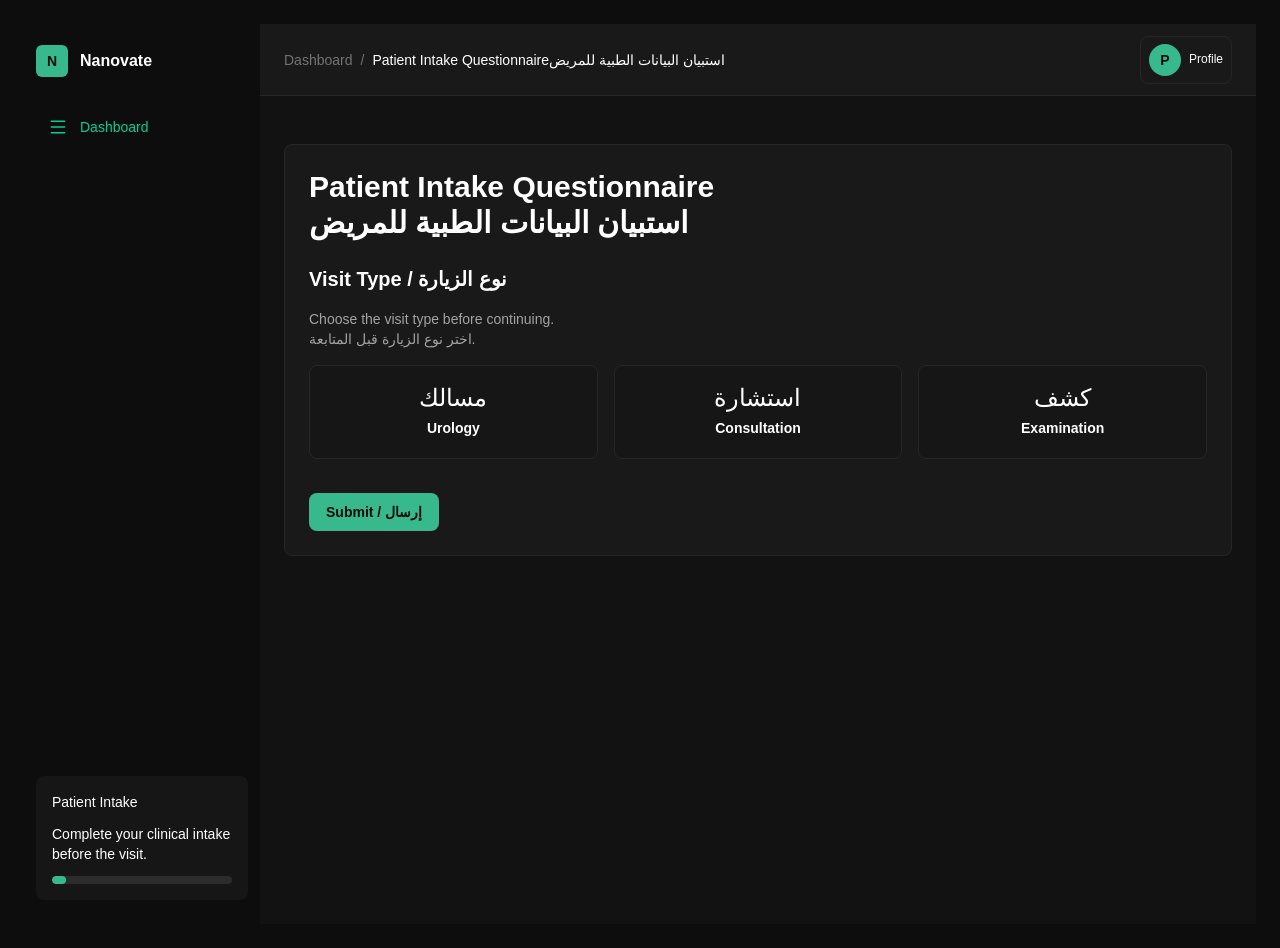
==== commit a7e8e8f0: "Added the chat agent and modified the UI to be more Nanovate theme" ====
--- a/frontend/index.html
+++ b/frontend/index.html
@@ -6,6 +6,7 @@
   <meta name="viewport" content="width=device-width, initial-scale=1">
   <title>Patient Intake Questionnaire</title>
   <link rel="stylesheet" href="style.css">
+  <link rel="stylesheet" href="nanovate-theme.css">
 </head>
 
 <body>
@@ -61,6 +62,11 @@
 
       <div id="firstTimePanel" class="patient-code-panel" hidden>
         <p class="hint">A new patient code will be generated automatically. / سيتم إنشاء كود جديد تلقائيا.</p>
+        <label for="patientPasswordCreate">Create Password / إنشاء كلمة المرور</label>
+        <input id="patientPasswordCreate" type="password" autocomplete="new-password" placeholder="Create a private password">
+        <p class="hint">Remember this password for future visits.</p>
+        <label for="patientPasswordConfirm">Confirm Password / تأكيد كلمة المرور</label>
+        <input id="patientPasswordConfirm" type="password" autocomplete="new-password" placeholder="Confirm the password">
         <button id="generateCodeButton" class="secondary-button" type="button">Generate Code & Continue / إنشاء الكود
           والمتابعة</button>
       </div>
@@ -71,6 +77,8 @@
           <input id="existingPatientCode" placeholder="Example: INT-1">
           <button id="findPatientButton" class="secondary-button" type="button">Search / بحث</button>
         </div>
+        <label for="existingPatientPassword">Password / كلمة المرور</label>
+        <input id="existingPatientPassword" type="password" autocomplete="current-password" placeholder="Enter the patient password">
       </div>
 
       <p id="patientCodeStatus" class="patient-code-status" role="status" aria-live="polite"></p>
@@ -81,8 +89,9 @@
 
       <label>Code No. / كود المريض</label>
       <input name="codeNo" readonly>
-
-      <label>Full Name / الاسم الكامل</label>
+      <input id="patientPassword" name="patientPassword" type="hidden">
+
+      <label>Name / الاسم</label>
       <input name="fullName" required>
 
       <label>Age / السن</label>
@@ -94,10 +103,10 @@
       <label>Occupation / الوظيفة</label>
       <input name="occupation">
 
-      <label>Mobile No. / رقم الموبايل</label>
+      <label>Phone / الهاتف</label>
       <input name="mobile">
 
-      <label>Email Address / البريد الإلكتروني</label>
+      <label>Email / البريد الإلكتروني</label>
       <input type="email" name="email">
     </section>
 
@@ -591,6 +600,7 @@
       <div id="scanResults" class="scan-results" hidden></div>
 
       <input id="uploadedDrugAnalysis" type="hidden" name="uploadedDrugAnalysis">
+      <input id="uploadedFiles" type="hidden" name="uploadedFiles">
       <input id="uploadedFileSummary" type="hidden" name="uploadedFileSummary">
     </section>
 
@@ -652,4 +662,4 @@
   <script src="script.js"></script>
 </body>
 
-</html>+</html>
--- a/frontend/style.css
+++ b/frontend/style.css
@@ -1,3 +1,4 @@
+
 /* Purpose: page frame, type, and base form controls. */
 * { box-sizing: border-box; }
 
@@ -960,4 +961,789 @@
   .camera-viewport-container {
     aspect-ratio: 1 / 1;
   }
-}+}
+
+/* Nanovate Figma shared system */
+:root {
+  --nv-bg: #ffffff;
+  --nv-surface: #ffffff;
+  --nv-text: #121212;
+  --nv-muted: #6e6e6e;
+  --nv-muted-2: #99a1af;
+  --nv-border: #ededed;
+  --nv-border-strong: #bfbfbf;
+  --nv-sidebar: #0d0d0d;
+  --nv-sidebar-soft: #191919;
+  --nv-sidebar-hover: #262626;
+  --nv-accent: #38b98d;
+  --nv-accent-2: #46bb91;
+  --nv-purple: #8a38f5;
+  --nv-warning: #fdc700;
+  --nv-danger: #cc552b;
+  --nv-radius-sm: 8px;
+  --nv-radius-md: 10px;
+  --nv-radius-lg: 14px;
+  --nv-sidebar-width: 236px;
+  --nv-header-height: 72px;
+}
+
+* {
+  box-sizing: border-box;
+}
+
+html,
+body {
+  min-height: 100%;
+}
+
+body {
+  margin: 0 !important;
+  padding: 0 !important;
+  background: var(--nv-bg) !important;
+  color: var(--nv-text) !important;
+  font-family: Inter, Arial, sans-serif !important;
+  font-size: 14px !important;
+  line-height: 20px !important;
+  letter-spacing: 0 !important;
+}
+
+.nv-shell {
+  display: grid;
+  grid-template-columns: var(--nv-sidebar-width) minmax(0, 1fr);
+  min-height: 100vh;
+  background: var(--nv-bg);
+}
+
+.nv-sidebar {
+  position: sticky;
+  top: 0;
+  align-self: start;
+  display: flex;
+  flex-direction: column;
+  gap: 2px;
+  width: var(--nv-sidebar-width);
+  height: 100vh;
+  padding: 0 12px 24px;
+  background: var(--nv-sidebar);
+  color: var(--nv-surface);
+}
+
+.nv-brand {
+  display: flex;
+  align-items: center;
+  justify-content: space-between;
+  height: 73px;
+  gap: 12px;
+}
+
+.nv-brand-mark {
+  display: inline-flex;
+  align-items: center;
+  justify-content: center;
+  width: 32px;
+  height: 32px;
+  border-radius: var(--nv-radius-sm);
+  background: var(--nv-accent);
+  color: var(--nv-sidebar);
+  font-weight: 700;
+}
+
+.nv-brand-name {
+  flex: 1;
+  color: var(--nv-surface);
+  font-size: 16px;
+  font-weight: 600;
+  line-height: 24px;
+}
+
+.nv-nav {
+  display: grid;
+  gap: 8px;
+  padding-top: 10px;
+}
+
+.nv-nav-link {
+  display: flex;
+  align-items: center;
+  gap: 12px;
+  min-height: 36px;
+  padding: 8px 12px;
+  border-radius: var(--nv-radius-md);
+  color: #bfbfbf;
+  font-size: 14px;
+  font-weight: 500;
+  line-height: 20px;
+  text-decoration: none;
+}
+
+.nv-nav-link:hover,
+.nv-nav-link.is-active {
+  background: var(--nv-sidebar-hover);
+  color: var(--nv-surface);
+}
+
+.nv-nav-icon {
+  display: inline-flex;
+  align-items: center;
+  justify-content: center;
+  width: 20px;
+  height: 20px;
+  color: currentColor;
+}
+
+.nv-sidebar-credit {
+  display: grid;
+  gap: 12px;
+  margin-top: auto;
+  padding: 16px;
+  border-radius: var(--nv-radius-md);
+  background: var(--nv-sidebar-soft);
+  color: var(--nv-surface);
+}
+
+.nv-sidebar-credit * {
+  color: #ffffff !important;
+}
+
+.nv-sidebar-credit strong {
+  color: #ffffff !important;
+  font-size: 14px;
+  font-weight: 600;
+  line-height: 20px;
+}
+
+.nv-sidebar-credit p {
+  margin: 0;
+  color: #ffffff !important;
+  font-size: 13px;
+  font-weight: 500;
+  line-height: 20px;
+}
+
+.nv-progress {
+  height: 8px;
+  overflow: hidden;
+  border-radius: var(--nv-radius-sm);
+  background: #2c2c2c;
+}
+
+.nv-progress span {
+  display: block;
+  width: 0%;
+  height: 100%;
+  border-radius: inherit;
+  background: var(--nv-accent);
+  transition: width 180ms ease;
+}
+
+.nv-page {
+  min-width: 0;
+  background: var(--nv-bg);
+}
+
+.nv-header {
+  position: sticky;
+  top: 0;
+  z-index: 50;
+  display: flex;
+  align-items: center;
+  justify-content: space-between;
+  gap: 24px;
+  height: var(--nv-header-height);
+  padding: 12px 24px;
+  border-bottom: 1px solid var(--nv-border);
+  background: rgba(255, 255, 255, 0.96);
+}
+
+.nv-breadcrumbs {
+  display: flex;
+  align-items: center;
+  gap: 8px;
+  min-width: 0;
+  color: var(--nv-muted);
+  font-size: 14px;
+  font-weight: 500;
+  line-height: 20px;
+}
+
+.nv-page-title {
+  overflow: hidden;
+  color: var(--nv-text);
+  text-overflow: ellipsis;
+  white-space: nowrap;
+}
+
+.nv-header-actions {
+  display: flex;
+  align-items: center;
+  gap: 16px;
+}
+
+.nv-search {
+  display: flex;
+  align-items: center;
+  width: 280px;
+  height: 38px;
+  gap: 8px;
+  padding: 8px 16px;
+  border: 1px solid var(--nv-border);
+  border-radius: var(--nv-radius-sm);
+  color: var(--nv-muted);
+  font-size: 14px;
+  line-height: 20px;
+}
+
+.nv-profile {
+  display: flex;
+  align-items: center;
+  gap: 8px;
+  min-height: 48px;
+  max-width: 360px;
+  padding: 4px 8px;
+  border: 1px solid var(--nv-border);
+  border-radius: var(--nv-radius-md);
+  background: var(--nv-surface);
+}
+
+.nv-avatar {
+  display: inline-flex;
+  align-items: center;
+  justify-content: center;
+  width: 32px;
+  height: 32px;
+  border-radius: 999px;
+  background: var(--nv-accent);
+  color: var(--nv-sidebar);
+  font-weight: 700;
+}
+
+.nv-profile-details {
+  display: grid;
+  gap: 2px;
+  min-width: 0;
+}
+
+.nv-profile-name {
+  overflow: hidden;
+  color: var(--nv-text);
+  font-size: 12px;
+  font-weight: 500;
+  line-height: 16px;
+  text-overflow: ellipsis;
+  white-space: nowrap;
+}
+
+.nv-profile-meta {
+  overflow: hidden;
+  color: var(--nv-muted);
+  font-size: 10px;
+  font-weight: 400;
+  line-height: 12px;
+  text-overflow: ellipsis;
+  white-space: nowrap;
+}
+
+.nv-content {
+  width: 100%;
+  max-width: 1160px;
+  margin: 0 auto;
+  padding: 48px 24px 64px;
+}
+
+.nv-content > main,
+.nv-content > .container,
+.nv-content > form,
+.nv-content > .clinical-test-page main {
+  width: 100%;
+  max-width: none !important;
+  margin: 0 !important;
+}
+
+form,
+.card,
+.scale-card,
+.results-card,
+.submission,
+.empty,
+.result-panel,
+details,
+.form-details,
+.ai-report,
+.ai-summary-panel,
+.iief-details,
+.patient-code-panel,
+.section-instruction,
+.field-wrapper,
+.medical-scan-notice,
+.scan-result-item,
+.scan-alerts,
+.pubmed-card,
+.message-dialog {
+  border: 1px solid var(--nv-border) !important;
+  border-radius: var(--nv-radius-lg) !important;
+  background: var(--nv-surface) !important;
+  box-shadow: none !important;
+}
+
+form,
+.card,
+.scale-card,
+.results-card,
+.submission,
+.empty,
+.result-panel,
+details {
+  padding: 24px !important;
+}
+
+section {
+  margin-bottom: 24px !important;
+}
+
+h1,
+h2,
+h3,
+h4,
+.cover-header h1,
+.cover-section h2,
+.patient-info-card h3,
+.score-section h3,
+.ai-section-title,
+.submission h2,
+.iief-summary-header h3,
+.iief-domain-scores h4,
+.iief-answers-table h4 {
+  color: var(--nv-text) !important;
+  font-family: Inter, Arial, sans-serif !important;
+  letter-spacing: 0 !important;
+}
+
+h1,
+.cover-header h1 {
+  margin: 0 0 24px !important;
+  font-size: 30px !important;
+  font-weight: 600 !important;
+  line-height: 36px !important;
+  text-align: left !important;
+}
+
+h2,
+.submission h2,
+.results-card h2 {
+  margin: 0 0 16px !important;
+  padding: 0 !important;
+  border: 0 !important;
+  font-size: 20px !important;
+  font-weight: 600 !important;
+  line-height: 28px !important;
+}
+
+h3,
+h4,
+.cover-header .subtitle,
+.weeks-instruction h3,
+.patient-info-card h3,
+.score-section h3,
+.ai-section-title {
+  font-size: 16px !important;
+  font-weight: 500 !important;
+  line-height: 24px !important;
+}
+
+p,
+li,
+td,
+th,
+label,
+.hint,
+section > p,
+.cover-section p,
+.guidelines-list li,
+.question-en,
+.question-ar,
+.opt-en,
+.opt-ar,
+.summary,
+.ai-list li,
+.pubmed-abstract {
+  color: var(--nv-text) !important;
+  font-family: Inter, Arial, sans-serif !important;
+  font-size: 14px !important;
+  line-height: 20px !important;
+  letter-spacing: 0 !important;
+}
+
+.hint,
+section > p,
+.subtitle,
+.ar-text,
+.ar-inline,
+.question-ar,
+.opt-ar,
+.completion-hint,
+.ai-summary-header p,
+.pubmed-meta,
+.score,
+.section-note,
+.muted {
+  color: var(--nv-muted) !important;
+}
+
+label,
+.info-label,
+.score-label,
+.severity-label,
+strong {
+  font-weight: 500 !important;
+}
+
+input,
+select,
+textarea,
+.flat-input,
+.camera-device-select {
+  min-height: 38px !important;
+  margin-top: 6px !important;
+  padding: 8px 16px !important;
+  border: 1px solid var(--nv-border) !important;
+  border-radius: var(--nv-radius-sm) !important;
+  background: var(--nv-surface) !important;
+  color: var(--nv-text) !important;
+  font: 400 14px/20px Inter, Arial, sans-serif !important;
+  box-shadow: none !important;
+}
+
+textarea {
+  min-height: 84px !important;
+}
+
+input:focus,
+select:focus,
+textarea:focus {
+  outline: none !important;
+  border-color: var(--nv-accent) !important;
+  box-shadow: 0 0 0 3px rgba(56, 185, 141, 0.16) !important;
+}
+
+button,
+.btn-primary,
+.btn-secondary,
+.button-link,
+.secondary-button,
+.submission-tab,
+.ai-download-button,
+.language-toggle,
+button[type="submit"],
+.copy-code-button {
+  display: inline-flex !important;
+  align-items: center !important;
+  justify-content: center !important;
+  min-height: 37px !important;
+  width: auto !important;
+  padding: 10px 16px !important;
+  border: 1px solid var(--nv-border) !important;
+  border-radius: 6px !important;
+  background: var(--nv-surface) !important;
+  color: var(--nv-text) !important;
+  font: 500 14px/16px Inter, Arial, sans-serif !important;
+  text-decoration: none !important;
+  box-shadow: none !important;
+  transform: none !important;
+}
+
+button:hover,
+.btn-primary:hover,
+.btn-secondary:hover,
+.button-link:hover,
+.secondary-button:hover,
+.submission-tab:hover,
+.ai-download-button:hover,
+.language-toggle:hover {
+  border-color: var(--nv-border-strong) !important;
+  background: #f2f2f2 !important;
+}
+
+.btn-primary,
+.btn-submit,
+.button-link,
+button[type="submit"],
+.submission-download,
+.ai-download-button,
+.language-toggle[aria-pressed="true"] {
+  border-color: var(--nv-accent) !important;
+  background: var(--nv-accent) !important;
+  color: var(--nv-sidebar) !important;
+}
+
+.btn-primary:hover,
+.btn-submit:hover,
+.button-link:hover,
+button[type="submit"]:hover,
+.submission-download:hover,
+.ai-download-button:hover {
+  background: var(--nv-accent-2) !important;
+}
+
+button:disabled,
+.submission-tab-muted {
+  border-color: var(--nv-border) !important;
+  background: #f2f2f2 !important;
+  color: var(--nv-muted) !important;
+  cursor: not-allowed !important;
+}
+
+.cover-header {
+  margin-bottom: 24px !important;
+  padding-bottom: 0 !important;
+  border-bottom: 0 !important;
+  text-align: left !important;
+}
+
+.cover-section,
+.definitions-card,
+.patient-info-card,
+.score-section,
+.info-block,
+.summary,
+.ai-summary-panel,
+.domain-score-card,
+.stat-badge,
+.score-display,
+.severity-container,
+.completion-code-box,
+.score-interpretation-box,
+.upload-preview,
+.upload-file-list,
+.scan-summary,
+.scan-result-item,
+.ai-summary-box,
+.ai-decision,
+.ai-flag,
+.ai-ok,
+.pubmed-card {
+  border-color: var(--nv-border) !important;
+  background: #ffffff !important;
+  border-radius: var(--nv-radius-md) !important;
+  box-shadow: none !important;
+}
+
+.visit-type-options,
+.summary,
+.domain-scores-grid,
+.results-grid-summary,
+.score-options,
+.upload-grid,
+.scan-summary {
+  gap: 16px !important;
+}
+
+.visit-type-card,
+.option-item,
+.score-option-card,
+.domain-score-card,
+.stat-badge {
+  border: 1px solid var(--nv-border) !important;
+  border-radius: var(--nv-radius-md) !important;
+  background: var(--nv-surface) !important;
+  color: var(--nv-text) !important;
+  box-shadow: none !important;
+}
+
+.visit-type-options input:checked + .visit-type-card,
+.option-item:has(input[type="radio"]:checked),
+.score-option input:checked + .score-option-card,
+.submission-tab-active {
+  border-color: var(--nv-accent) !important;
+  background: rgba(56, 185, 141, 0.08) !important;
+  box-shadow: none !important;
+}
+
+.scorer-box,
+.score-option-value,
+.completion-code,
+.score-value,
+.domain-score-card span,
+.stat-badge span,
+a {
+  color: var(--nv-accent) !important;
+}
+
+.scorer-box.filled,
+.option-number {
+  border-color: var(--nv-accent) !important;
+  background: rgba(56, 185, 141, 0.12) !important;
+  color: var(--nv-accent) !important;
+}
+
+table,
+.conditions-table,
+.domain-table {
+  border-collapse: collapse !important;
+  border-radius: var(--nv-radius-md) !important;
+  overflow: hidden !important;
+}
+
+th,
+td,
+.domain-table th,
+.domain-table td,
+.iief-answers-table th,
+.iief-answers-table td {
+  padding: 10px 12px !important;
+  border: 1px solid var(--nv-border) !important;
+}
+
+th,
+.domain-table th,
+.iief-answers-table th,
+.conditions-table td:first-child,
+.data-entry-table-wrapper tbody td:first-child {
+  background: #f2f2f2 !important;
+  color: var(--nv-text) !important;
+  font-weight: 500 !important;
+  text-transform: none !important;
+}
+
+.question-row {
+  grid-template-columns: 14% 43% 43%;
+  border-color: var(--nv-border) !important;
+  background: var(--nv-surface) !important;
+}
+
+.question-row.shaded .column-left,
+.question-row.shaded .column-middle,
+.question-row.shaded .column-right,
+.scale-score {
+  background: #f2f2f2 !important;
+}
+
+.column-left,
+.column-middle {
+  border-color: var(--nv-border) !important;
+}
+
+.ai-status,
+.ai-badge,
+.severity-badge {
+  border-radius: 999px !important;
+  background: var(--nv-accent) !important;
+  color: var(--nv-sidebar) !important;
+}
+
+.ai-report-title {
+  background: var(--nv-sidebar) !important;
+  color: var(--nv-surface) !important;
+}
+
+.ai-summary-box,
+.ai-decision,
+.ai-flag,
+.ai-ok,
+.section-instruction,
+.medical-scan-notice,
+.patient-info-card,
+.scan-alerts {
+  border-left: 4px solid var(--nv-accent) !important;
+}
+
+.ai-flag,
+.input-error,
+.field-wrapper-error,
+.error-highlight,
+.error-state,
+.question-row.error-highlight {
+  border-color: var(--nv-danger) !important;
+}
+
+.camera-modal-content,
+.camera-modal-header,
+.camera-modal-controls {
+  background: var(--nv-sidebar) !important;
+}
+
+.camera-capture-btn {
+  border-radius: 999px !important;
+}
+
+body.is-arabic .nv-breadcrumbs,
+body.is-arabic h1,
+body.is-arabic h2,
+body.is-arabic h3,
+body.is-arabic p,
+body.is-arabic td,
+body.is-arabic th {
+  text-align: right !important;
+}
+
+@media (max-width: 960px) {
+  .nv-shell {
+    grid-template-columns: 1fr;
+  }
+
+  .nv-sidebar {
+    position: relative;
+    width: 100%;
+    height: auto;
+    padding: 12px;
+  }
+
+  .nv-nav {
+    grid-template-columns: repeat(auto-fit, minmax(132px, 1fr));
+  }
+
+  .nv-sidebar-credit {
+    display: none;
+  }
+
+  .nv-header {
+    position: relative;
+  }
+
+  .nv-search,
+  .nv-profile-details {
+    display: none;
+  }
+}
+
+@media (max-width: 640px) {
+  .nv-content {
+    padding: 24px 12px 40px;
+  }
+
+  .nv-header {
+    height: auto;
+    min-height: var(--nv-header-height);
+    padding: 12px;
+  }
+
+  form,
+  .card,
+  .scale-card,
+  .results-card,
+  .submission,
+  .empty,
+  .result-panel,
+  details {
+    padding: 16px !important;
+  }
+
+  h1,
+  .cover-header h1 {
+    font-size: 24px !important;
+    line-height: 30px !important;
+  }
+
+  .step-actions,
+  .toolbar,
+  .toolbar-actions {
+    align-items: stretch !important;
+  }
+
+  .btn-primary,
+  .btn-secondary,
+  .button-link,
+  .secondary-button,
+  button[type="submit"] {
+    width: 100% !important;
+  }
+}
--- a/frontend/nanovate-theme.css
+++ b/frontend/nanovate-theme.css
@@ -0,0 +1,722 @@
+/* Shared Nanovate dark theme overrides. Loaded after page-specific styles. */
+:root,
+:root[data-theme="dark"] {
+  --nv-white: #ffffff;
+  --nv-black: #000000;
+  --nv-bg: #121212;
+  --nv-surface: #121212;
+  --nv-bg-card: #191919;
+  --nv-bg-sidebar: #0d0d0d;
+  --nv-bg-elevated: #161616;
+  --nv-bg-panel: #0d0d0d;
+  --nv-sidebar: #0d0d0d;
+  --nv-sidebar-soft: #161616;
+  --nv-sidebar-hover: #1f1f1f;
+  --nv-border: #262626;
+  --nv-border-strong: #404040;
+  --nv-text: #ffffff;
+  --nv-muted: #a3a3a3;
+  --nv-muted-2: #737373;
+  --nv-text-muted: #737373;
+  --nv-text-soft: #a3a3a3;
+  --nv-accent: #38b98d;
+  --nv-accent-2: #4fd0a5;
+  --nv-accent-bright: #00d092;
+  --nv-danger: #cc552b;
+  --nv-warning: #eab308;
+  --nv-success: #22c55e;
+  --nv-radius-sm: 6px;
+  --nv-radius-md: 8px;
+  --nv-radius-lg: 10px;
+  --nv-radius-xl: 16px;
+  --nv-radius-full: 9999px;
+  --nv-shadow-soft: 0 12px 24px rgba(0, 0, 0, 0.22);
+}
+
+html {
+  min-height: 100%;
+  background: var(--nv-bg-sidebar) !important;
+  color: var(--nv-text) !important;
+}
+
+body {
+  min-height: 100vh;
+  background: var(--nv-bg-sidebar) !important;
+  color: var(--nv-text) !important;
+  font-family: Inter, "Segoe UI", Arial, sans-serif !important;
+}
+
+body:not(.report-chat-body) {
+  padding: 24px !important;
+}
+
+.nv-brand,
+.nv-brand-name {
+  color: var(--nv-white) !important;
+  opacity: 1 !important;
+}
+
+.nv-page,
+.nv-header,
+.nv-content {
+  background: var(--nv-bg) !important;
+}
+
+.nv-header,
+.nv-profile,
+.nv-search {
+  border-color: var(--nv-border) !important;
+  background: var(--nv-bg-card) !important;
+}
+
+.nv-search {
+  display: none !important;
+}
+
+.nv-breadcrumbs,
+.nv-profile-meta {
+  color: var(--nv-text-muted) !important;
+}
+
+.nv-page-title,
+.nv-profile-name {
+  color: var(--nv-text) !important;
+}
+
+button,
+input,
+select,
+textarea {
+  font: inherit;
+}
+
+a {
+  color: var(--nv-accent-bright) !important;
+}
+
+h1,
+h2,
+h3,
+h4,
+h5,
+h6,
+label,
+legend,
+strong,
+th {
+  color: var(--nv-text) !important;
+  letter-spacing: 0 !important;
+}
+
+p,
+li,
+td,
+small,
+.hint,
+.subtitle,
+.muted,
+.scan-meta,
+.scan-notes,
+.pubmed-meta,
+.ai-score,
+.report-chat-message-label,
+.report-chat-status {
+  color: var(--nv-text-soft) !important;
+}
+
+h2,
+.ai-section-title,
+.iief-domain-scores h4,
+.iief-answers-table h4 {
+  border-color: var(--nv-accent) !important;
+}
+
+main,
+.container {
+  background: transparent !important;
+}
+
+form,
+.card,
+.scale-card,
+.results-card,
+.result-panel,
+.submission,
+.empty,
+details,
+.form-details,
+.iief-details,
+.patient-code-panel,
+.medical-scan-notice,
+.patient-info-card,
+.scan-alerts,
+.scan-result-item,
+.pubmed-card,
+.passage,
+.message-dialog,
+.camera-modal-content,
+.camera-modal-header,
+.camera-modal-controls,
+.ai-report,
+.ai-summary-panel,
+.ai-report-content,
+.ai-section,
+.report-document-panel,
+.report-document-heading,
+.report-document-scroll,
+.report-document-scroll .ai-report-content,
+.report-document-scroll .ai-section,
+.report-chat-main,
+.clinical-test-page form,
+.clinical-test-page .result-panel,
+.clinical-test-page details {
+  border-color: var(--nv-border) !important;
+  background: var(--nv-bg-card) !important;
+  color: var(--nv-text) !important;
+  box-shadow: var(--nv-shadow-soft);
+}
+
+form,
+.card,
+.scale-card,
+.results-card,
+.submission,
+.empty,
+details,
+.iief-details,
+.patient-code-panel,
+.result-panel,
+.clinical-test-page form,
+.clinical-test-page .result-panel,
+.clinical-test-page details {
+  border: 1px solid var(--nv-border) !important;
+  border-radius: var(--nv-radius-md) !important;
+}
+
+section,
+.cover-section,
+.submission-panel,
+.iief-summary-header,
+.iief-domain-scores,
+.iief-answers-table {
+  border-color: var(--nv-border) !important;
+}
+
+.summary,
+.stat-badge,
+.visit-type-card,
+.submission-tab,
+.language-toggle,
+.form-details summary,
+.ai-summary-points li,
+.question-row,
+.question-row.shaded .column-left,
+.question-row.shaded .column-middle,
+.question-row.shaded .column-right,
+.scale-score,
+.conditions-table tr,
+.data-entry-table-wrapper tr,
+.report-chat-prompts button {
+  border-color: var(--nv-border) !important;
+  background: var(--nv-bg-elevated) !important;
+  color: var(--nv-text) !important;
+}
+
+.cover-header {
+  border-bottom-color: rgba(56, 185, 141, 0.45) !important;
+}
+
+.cover-header h1,
+.cover-header .subtitle,
+.cover-section h2,
+.patient-info-card h3,
+.weeks-instruction h3,
+.pulse-text,
+.definitions-list li strong,
+.q-number,
+.question-en,
+.option-number,
+.opt-en,
+.score-label,
+.severity-label,
+.results-card h2 {
+  color: var(--nv-text) !important;
+}
+
+.cover-section p,
+.ar-text,
+.ar-inline,
+.guidelines-list li,
+.definitions-list li,
+.info-label,
+.question-ar,
+.opt-ar,
+.option-item,
+.scale-description,
+.score-option-text,
+.completion-message,
+.completion-hint,
+.completion-code-label,
+.results-grid-summary p,
+.score-display p,
+.severity-container p {
+  color: var(--nv-text-soft) !important;
+}
+
+.patient-info-card,
+.definitions-card,
+.definitions-box,
+.domain-score-card,
+.results-grid-summary,
+.score-display,
+.severity-container,
+.cover-section,
+.iief-summary-header,
+.iief-domain-scores,
+.iief-answers-table,
+.scale-card,
+.results-card {
+  border-color: var(--nv-border) !important;
+  background: var(--nv-bg-card) !important;
+  color: var(--nv-text) !important;
+}
+
+.definitions-box,
+.completion-code-box {
+  border: 1px solid var(--nv-border-strong) !important;
+  background: linear-gradient(180deg, rgba(31, 31, 31, 0.96) 0%, rgba(13, 13, 13, 0.98) 100%) !important;
+  color: var(--nv-text) !important;
+  box-shadow: none !important;
+}
+
+.completion-code-box {
+  padding: 18px !important;
+}
+
+.flat-input {
+  border-bottom-color: var(--nv-border-strong) !important;
+  color: var(--nv-text) !important;
+}
+
+.section-divider {
+  border-top-color: var(--nv-border-strong) !important;
+}
+
+.domain-table th {
+  border-top-color: var(--nv-border-strong) !important;
+  border-bottom-color: var(--nv-border-strong) !important;
+  background: var(--nv-bg-elevated) !important;
+  color: var(--nv-text) !important;
+}
+
+.domain-table td {
+  border-bottom-color: var(--nv-border) !important;
+  background: var(--nv-bg-card) !important;
+  color: var(--nv-text-soft) !important;
+}
+
+.domain-table tr:last-child td {
+  border-bottom-color: var(--nv-border-strong) !important;
+}
+
+.scale-table,
+.scale-row,
+.scale-score,
+.scale-description {
+  border-color: var(--nv-border) !important;
+}
+
+.scale-description {
+  background: var(--nv-bg-card) !important;
+  color: var(--nv-text-soft) !important;
+}
+
+.column-left,
+.column-middle,
+.column-right {
+  border-color: var(--nv-border) !important;
+}
+
+.question-row:not(.shaded) .column-left,
+.question-row:not(.shaded) .column-middle,
+.question-row:not(.shaded) .column-right {
+  background: var(--nv-bg-card) !important;
+}
+
+.question-row.shaded .column-left,
+.question-row.shaded .column-middle,
+.question-row.shaded .column-right {
+  background: var(--nv-bg-elevated) !important;
+}
+
+.option-item {
+  background: transparent !important;
+}
+
+.option-item:hover {
+  border-color: rgba(56, 185, 141, 0.28) !important;
+  background: rgba(56, 185, 141, 0.08) !important;
+}
+
+.option-item:has(input[type="radio"]:checked),
+.option-item:has(input:checked) {
+  border-color: rgba(56, 185, 141, 0.45) !important;
+  background: rgba(56, 185, 141, 0.14) !important;
+}
+
+.option-item:has(input[type="radio"]:checked) .option-number,
+.option-item:has(input[type="radio"]:checked) .opt-en,
+.option-item:has(input:checked) .option-number,
+.option-item:has(input:checked) .opt-en {
+  color: var(--nv-accent-bright) !important;
+}
+
+.scorer-box {
+  border-color: var(--nv-border-strong) !important;
+  background: var(--nv-bg-panel) !important;
+  color: var(--nv-text) !important;
+}
+
+.scorer-box.filled {
+  border-color: var(--nv-accent) !important;
+  background: rgba(56, 185, 141, 0.14) !important;
+  color: var(--nv-accent-bright) !important;
+}
+
+.stat-badge,
+.domain-score-card,
+.score-display,
+.severity-container {
+  box-shadow: none !important;
+}
+
+.severity-none,
+.severity-excellent,
+.stat-badge.severity-severity-none {
+  border-color: rgba(34, 197, 94, 0.4) !important;
+  background: rgba(34, 197, 94, 0.12) !important;
+  color: #86efac !important;
+}
+
+.severity-none span,
+.severity-excellent span,
+.stat-badge.severity-severity-none span {
+  color: #86efac !important;
+}
+
+.severity-mild,
+.stat-badge.severity-severity-mild {
+  border-color: rgba(234, 179, 8, 0.42) !important;
+  background: rgba(234, 179, 8, 0.14) !important;
+  color: #fde047 !important;
+}
+
+.severity-mild span,
+.stat-badge.severity-severity-mild span {
+  color: #fde047 !important;
+}
+
+.severity-mild-mod,
+.severity-moderate,
+.severity-improved,
+.severity-unchanged,
+.stat-badge.severity-severity-mild-mod,
+.stat-badge.severity-severity-moderate {
+  border-color: rgba(245, 158, 11, 0.42) !important;
+  background: rgba(245, 158, 11, 0.14) !important;
+  color: #fdba74 !important;
+}
+
+.severity-mild-mod span,
+.severity-moderate span,
+.severity-improved span,
+.severity-unchanged span,
+.stat-badge.severity-severity-mild-mod span,
+.stat-badge.severity-severity-moderate span {
+  color: #fdba74 !important;
+}
+
+.severity-severe,
+.severity-lower,
+.stat-badge.severity-severity-severe {
+  border-color: rgba(204, 85, 43, 0.42) !important;
+  background: rgba(204, 85, 43, 0.14) !important;
+  color: #fdba9a !important;
+}
+
+.severity-severe span,
+.severity-lower span,
+.stat-badge.severity-severity-severe span {
+  color: #fdba9a !important;
+}
+
+.visit-type-card strong,
+.visit-type-card small,
+.stat-badge strong,
+.stat-badge span,
+.submission h2,
+.submissions-page h1,
+.clinical-test-page h1,
+.clinical-test-page h2,
+.clinical-test-page h3,
+.ai-summary-header h3,
+.pubmed-title,
+.report-document-heading h2,
+.report-chat-topbar h1 {
+  color: var(--nv-text) !important;
+}
+
+.visit-type-options input:checked + .visit-type-card,
+.submission-tab-active,
+.language-toggle[aria-pressed="true"],
+.report-chat-launch {
+  border-color: var(--nv-accent) !important;
+  background: rgba(56, 185, 141, 0.14) !important;
+  color: var(--nv-accent-bright) !important;
+  box-shadow: 0 0 0 3px rgba(56, 185, 141, 0.12) !important;
+}
+
+.submission-tab:hover,
+.language-toggle:hover,
+.report-sidebar-action:hover,
+.report-pdf-link:hover {
+  border-color: var(--nv-border-strong) !important;
+  background: var(--nv-bg-elevated) !important;
+  color: var(--nv-text) !important;
+}
+
+input,
+select,
+textarea,
+.data-entry-table-wrapper td input {
+  border: 1px solid var(--nv-border-strong) !important;
+  border-radius: var(--nv-radius-sm) !important;
+  background: var(--nv-bg-panel) !important;
+  color: var(--nv-text) !important;
+  box-shadow: none !important;
+}
+
+input::placeholder,
+textarea::placeholder {
+  color: var(--nv-text-muted) !important;
+}
+
+input:focus,
+select:focus,
+textarea:focus {
+  border-color: var(--nv-accent) !important;
+  outline: none !important;
+  box-shadow: 0 0 0 3px rgba(56, 185, 141, 0.16) !important;
+}
+
+input[type="checkbox"],
+input[type="radio"] {
+  accent-color: var(--nv-accent);
+}
+
+button,
+.button-link,
+.secondary-button,
+.ai-download-button,
+.submission-download,
+button[type="submit"],
+.clinical-test-page button,
+.camera-trigger-btn,
+.camera-capture-btn {
+  border: 1px solid rgba(56, 185, 141, 0.52) !important;
+  border-radius: var(--nv-radius-md) !important;
+  background: var(--nv-accent) !important;
+  color: var(--nv-bg-sidebar) !important;
+  font-weight: 700 !important;
+  box-shadow: none !important;
+}
+
+.copy-code-button {
+  border-color: var(--nv-border-strong) !important;
+  background: var(--nv-bg-elevated) !important;
+  color: var(--nv-text) !important;
+}
+
+button:hover,
+.button-link:hover,
+.secondary-button:hover,
+.ai-download-button:hover,
+.submission-download:hover,
+button[type="submit"]:hover,
+.clinical-test-page button:hover {
+  border-color: var(--nv-accent-bright) !important;
+  background: var(--nv-accent-bright) !important;
+  color: var(--nv-bg-sidebar) !important;
+}
+
+.copy-code-button:hover {
+  border-color: var(--nv-accent) !important;
+  background: rgba(56, 185, 141, 0.14) !important;
+  color: var(--nv-accent-bright) !important;
+}
+
+button:disabled,
+.submission-tab-muted {
+  border-color: var(--nv-border) !important;
+  background: #202020 !important;
+  color: var(--nv-text-muted) !important;
+}
+
+table,
+th,
+td,
+.conditions-table,
+.data-entry-table-wrapper table,
+.iief-answers-table th,
+.iief-answers-table td,
+.domain-table th,
+.domain-table td {
+  border-color: var(--nv-border) !important;
+}
+
+th,
+.submissions-page th,
+.conditions-table td:first-child,
+.data-entry-table-wrapper tbody td:first-child,
+.data-entry-table-wrapper td:not(:first-child)::before {
+  background: var(--nv-bg-elevated) !important;
+  color: var(--nv-text) !important;
+}
+
+td,
+.submissions-page td,
+.conditions-table td,
+.data-entry-table-wrapper td {
+  background: var(--nv-bg-card) !important;
+  color: var(--nv-text-soft) !important;
+}
+
+.iief-answers-table table,
+.iief-answers-table tbody tr,
+.conditions-table tbody tr,
+.data-entry-table-wrapper tbody tr {
+  background: transparent !important;
+}
+
+.iief-answers-table th,
+.iief-answers-table td {
+  background: var(--nv-bg-card) !important;
+}
+
+.ai-report-title {
+  border-bottom: 1px solid var(--nv-border) !important;
+  background: var(--nv-bg-panel) !important;
+  color: var(--nv-text) !important;
+}
+
+.ai-summary-box,
+.ai-decision,
+.ai-flag,
+.ai-ok,
+.clinical-test-page .flag,
+.clinical-test-page .ok,
+.input-error,
+.field-wrapper-error,
+.error-highlight,
+.question-row.error-highlight {
+  border-color: var(--nv-accent) !important;
+  background: rgba(56, 185, 141, 0.08) !important;
+  color: var(--nv-text) !important;
+}
+
+.ai-decision {
+  border-left-color: var(--nv-warning) !important;
+}
+
+.ai-flag,
+.clinical-test-page .flag,
+.input-error,
+.field-wrapper-error,
+.error-highlight,
+.question-row.error-highlight {
+  border-left-color: var(--nv-danger) !important;
+  border-color: rgba(204, 85, 43, 0.42) !important;
+  background: rgba(204, 85, 43, 0.12) !important;
+}
+
+.ai-ok,
+.clinical-test-page .ok {
+  border-left-color: var(--nv-success) !important;
+  background: rgba(34, 197, 94, 0.1) !important;
+}
+
+.ai-status,
+.ai-badge,
+.severity-badge {
+  border-radius: var(--nv-radius-full) !important;
+  background: var(--nv-accent) !important;
+  color: var(--nv-bg-sidebar) !important;
+}
+
+.report-chat-main.nv-niva-panel,
+.nv-niva-panel {
+  border-color: var(--nv-border-strong) !important;
+  background: #0b040f !important;
+}
+
+.report-document-scroll .ai-section,
+.report-document-scroll .ai-summary-panel,
+.report-document-scroll .pubmed-card {
+  background: var(--nv-bg-card) !important;
+}
+
+.report-document-scroll p,
+.report-document-scroll li,
+.report-document-scroll td,
+.report-document-scroll th,
+.report-document-scroll span,
+.report-document-scroll em,
+.report-document-scroll small,
+.report-document-scroll .pubmed-abstract {
+  color: var(--nv-text-soft) !important;
+}
+
+.report-document-scroll .ai-section-title,
+.report-document-scroll .ai-list strong,
+.report-document-scroll strong,
+.report-document-scroll .pubmed-title {
+  color: var(--nv-text) !important;
+}
+
+.report-sidebar-mark,
+.report-chat-empty-mark {
+  background: var(--nv-accent) !important;
+  color: var(--nv-bg-sidebar) !important;
+}
+
+.report-sidebar-action,
+.report-pdf-link {
+  border-color: var(--nv-border-strong) !important;
+  background: var(--nv-bg-elevated) !important;
+  color: var(--nv-text) !important;
+}
+
+.camera-modal {
+  background: rgba(0, 0, 0, 0.72) !important;
+}
+
+.message-overlay {
+  background: rgba(0, 0, 0, 0.64) !important;
+}
+
+pre,
+code {
+  background: var(--nv-bg-panel) !important;
+  color: var(--nv-text) !important;
+}
+
+@media (max-width: 760px) {
+  body:not(.report-chat-body) {
+    padding: 12px !important;
+  }
+
+  .conditions-table tr,
+  .data-entry-table-wrapper tr {
+    background: var(--nv-bg-card) !important;
+  }
+}
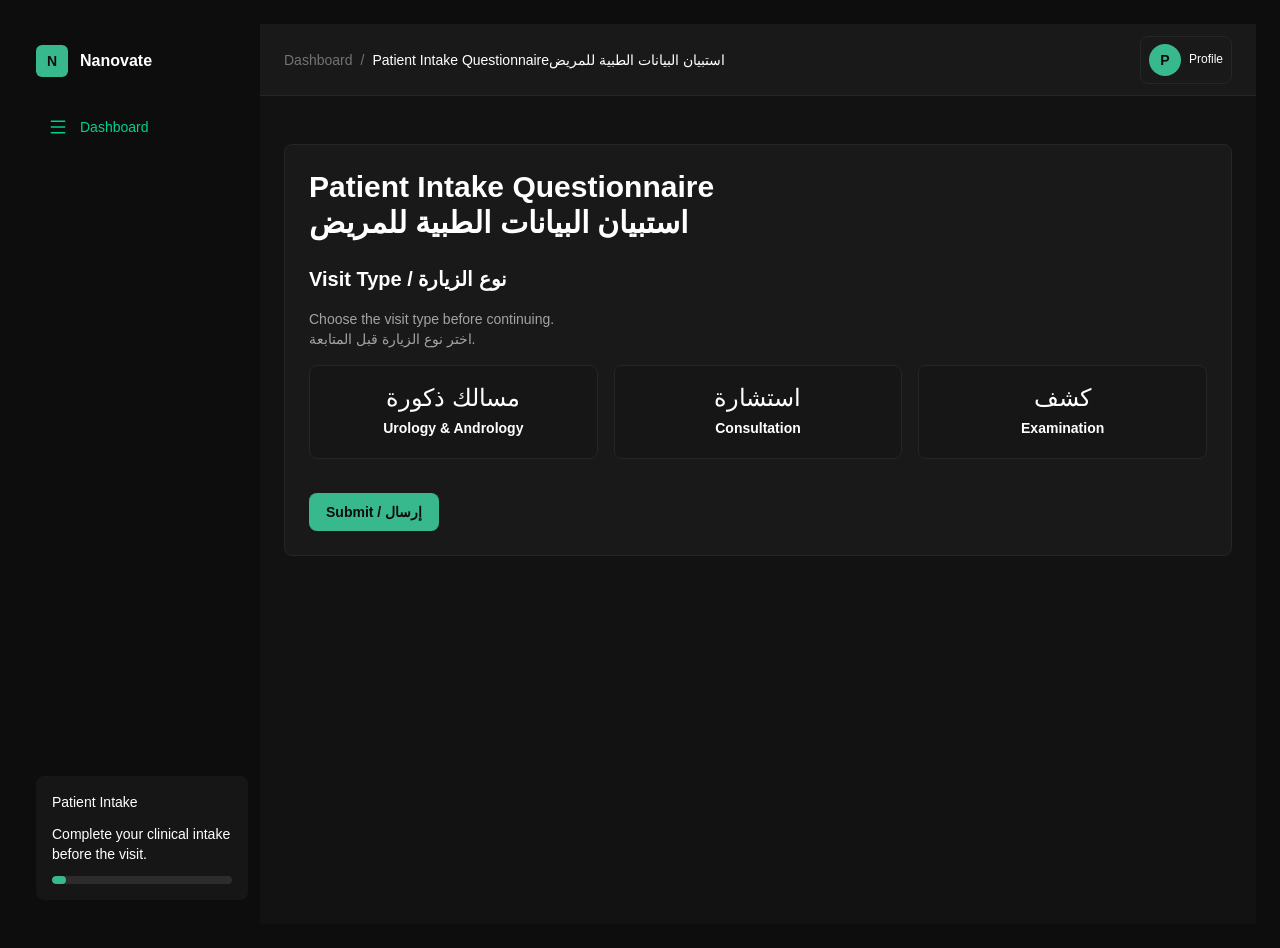
==== commit e9dd13f1: "Update Patient Intake" ====
--- a/frontend/index.html
+++ b/frontend/index.html
@@ -26,11 +26,11 @@
         <label>
           <input type="radio" name="visitType" value="urology">
           <span class="visit-type-card">
-            <strong>مسالك</strong>
-            <small>Urology</small>
+            <strong>مسالك ذكورة</strong>
+            <small>Urology &amp; Andrology</small>
           </span>
         </label>
-        <label>
+        <label data-consultation-option hidden>
           <input type="radio" name="visitType" value="consultation">
           <span class="visit-type-card">
             <strong>استشارة</strong>
@@ -411,7 +411,7 @@
       <input name="height">
 
       <label>BMI / مؤشر كتلة الجسم</label>
-      <input name="bmi">
+      <input name="bmi" readonly>
 
       <label>Waist Circumference / محيط الخصر</label>
       <input name="waist">
@@ -549,6 +549,13 @@
         <label><input type="checkbox" name="complaints" value="sti"> STI / Sexual Infection / الأمراض المنقولة
           جنسياً</label>
         <label><input type="checkbox" name="complaints" value="follow_up"> Follow-up Visit / زيارة متابعة دورية</label>
+        <label><input type="checkbox" name="complaints" value="other"> Other / أخرى</label>
+      </div>
+
+      <div id="complaintsOtherWrapper" class="other-input-wrapper" hidden>
+        <label for="complaintsOtherInput">Describe your other complaint / اذكر شكواك الأخرى</label>
+        <textarea id="complaintsOtherInput" name="complaintsOther" data-optional="true"
+          placeholder="Write anything you want to add / اكتب أي شيء تريد إضافته"></textarea>
       </div>
     </section>
 
@@ -619,6 +626,13 @@
         <label><input type="checkbox" name="referral" value="instagram"> Instagram / انستجرام</label>
         <label><input type="checkbox" name="referral" value="tiktok"> TikTok / تيك توك</label>
         <label><input type="checkbox" name="referral" value="referral"> Referral / توصية</label>
+        <label><input type="checkbox" name="referral" value="other"> Other / أخرى</label>
+      </div>
+
+      <div id="referralOtherWrapper" class="other-input-wrapper" hidden>
+        <label for="referralOtherInput">Tell us how you found us / أخبرنا كيف وصلت إلينا</label>
+        <input id="referralOtherInput" name="referralOther" data-optional="true"
+          placeholder="Account, website, person, or anything else / حساب أو موقع أو شخص أو أي شيء آخر">
       </div>
     </section>
 
--- a/frontend/style.css
+++ b/frontend/style.css
@@ -1747,3 +1747,7 @@
     width: 100% !important;
   }
 }
+
+/* Free-text "Other" companions for the complaints and referral checklists */
+.other-input-wrapper { margin-top: 12px; }
+.other-input-wrapper label { font-weight: 600; }
